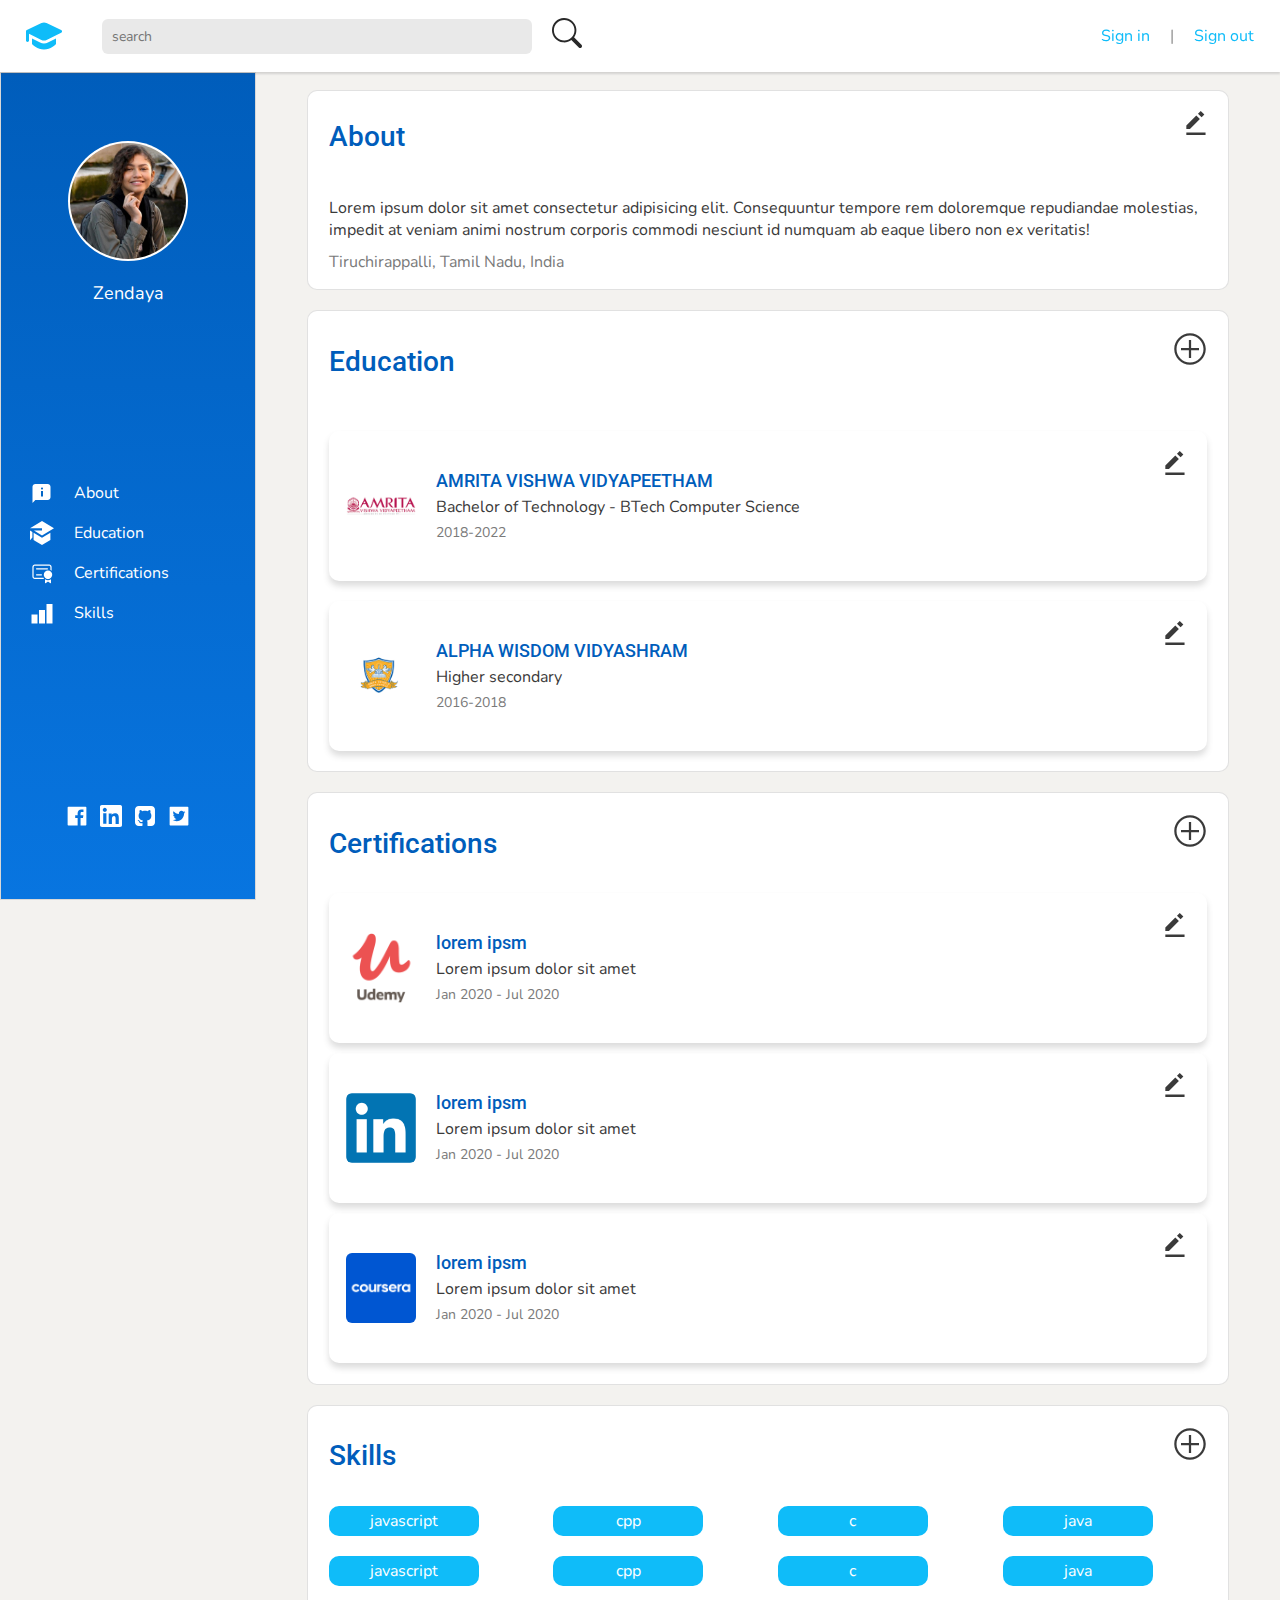
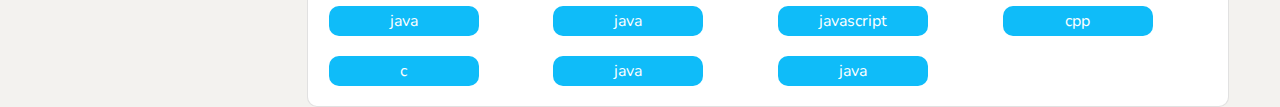
==== Design/html/dashboard.html @ 4d1a0b86 "UI design update -20-08-2021" ====
<!DOCTYPE html>
<html lang="en">
<head>
    <meta charset="UTF-8">
    <meta http-equiv="X-UA-Compatible" content="IE=edge">
    <meta name="viewport" content="width=device-width, initial-scale=1.0">
    <title>Dashboard</title>
    <link rel="stylesheet" href="../styles/style.css">
</head>
<body>
    <div class="navbar">
        <div class="inputWrap">
            <svg class="logo" width="48" height="36" viewBox="0 0 48 36" fill="none" xmlns="http://www.w3.org/2000/svg">
                <path d="M20.64 0.755644C21.6903 0.258094 22.8379 0 24 0C25.1622 0 26.3098 0.258094 27.36 0.755644L46.856 9.99164C47.1956 10.1524 47.4831 10.4055 47.6855 10.7221C47.8879 11.0387 47.997 11.4059 48.0003 11.7816C48.0037 12.1573 47.9011 12.5264 47.7044 12.8465C47.5077 13.1667 47.2247 13.4249 46.888 13.5916L27.488 23.2156C26.404 23.7535 25.2102 24.0334 24 24.0334C22.7899 24.0334 21.5961 23.7535 20.512 23.2156L4.00002 15.0236V23.9996C4.00002 24.5301 3.78931 25.0388 3.41423 25.4139C3.03916 25.7889 2.53045 25.9996 2.00002 25.9996C1.46959 25.9996 0.96088 25.7889 0.585807 25.4139C0.210734 25.0388 2.03059e-05 24.5301 2.03059e-05 23.9996V11.9996V11.8996C-0.0185743 11.5043 0.0800979 11.1122 0.283639 10.7727C0.48718 10.4333 0.786511 10.1615 1.14402 9.99164L20.64 0.751644V0.755644ZM8.00002 21.4756V27.9996C8.00008 28.2627 8.05204 28.5232 8.15294 28.7662C8.25384 29.0092 8.40169 29.2299 8.58802 29.4156L8.59602 29.4276L8.68802 29.5116L8.92802 29.7356C10.1816 30.8529 11.5368 31.8506 12.976 32.7156C15.648 34.3196 19.508 35.9996 24 35.9996C28.492 35.9996 32.352 34.3196 35.028 32.7156C36.4672 31.8506 37.8225 30.8529 39.076 29.7356L39.316 29.5116L39.38 29.4476L39.404 29.4236L39.408 29.4196L39.416 29.4156C39.6016 29.2296 39.7487 29.0087 39.8489 28.7658C39.9492 28.5228 40.0005 28.2625 40 27.9996V21.4716L29.264 26.7996C27.6279 27.6111 25.8263 28.0332 24 28.0332C22.1737 28.0332 20.3722 27.6111 18.736 26.7996L8.00002 21.4716V21.4756Z" fill="#0FBCF9"/>
            </svg>
                
            <input class="search" type="text" placeholder="search">
            <a href="./search.html">
                <svg class="searchIcon" width="36" height="36" viewBox="0 0 36 36"  xmlns="http://www.w3.org/2000/svg"> <g clip-path="url(#clip0)"> <path fill="#292929" d="M26.4195 23.2742C28.5982 20.3013 29.574 16.6153 29.1517 12.9538C28.7294 9.2923 26.9402 5.92524 24.142 3.52627C21.3438 1.1273 17.7429 -0.126666 14.0599 0.0152487C10.3768 0.157163 6.88316 1.68449 4.27784 4.29167C1.67253 6.89885 0.147704 10.3936 0.00842528 14.0768C-0.130854 17.7599 1.12569 21.3598 3.52666 24.1563C5.92763 26.9528 9.29597 28.7396 12.9578 29.1593C16.6196 29.579 20.3049 28.6005 23.2762 26.4197H23.274C23.3415 26.5097 23.4135 26.5952 23.4945 26.6785L32.157 35.341C32.5789 35.7632 33.1512 36.0005 33.7481 36.0007C34.3449 36.0009 34.9174 35.764 35.3396 35.3421C35.7618 34.9202 35.9991 34.3479 35.9993 33.751C35.9995 33.1542 35.7626 32.5817 35.3407 32.1595L26.6782 23.497C26.5978 23.4155 26.5113 23.3403 26.4195 23.272V23.2742ZM27 14.6252C27 16.2503 26.6799 17.8595 26.058 19.3609C25.4361 20.8623 24.5246 22.2265 23.3754 23.3757C22.2263 24.5248 20.8621 25.4363 19.3607 26.0582C17.8593 26.6801 16.2501 27.0002 14.625 27.0002C12.9999 27.0002 11.3907 26.6801 9.88928 26.0582C8.38788 25.4363 7.02367 24.5248 5.87454 23.3757C4.72542 22.2265 3.81388 20.8623 3.19198 19.3609C2.57008 17.8595 2.24999 16.2503 2.24999 14.6252C2.24999 11.3432 3.55378 8.19554 5.87455 5.87478C8.19531 3.55402 11.3429 2.25023 14.625 2.25023C17.907 2.25023 21.0547 3.55402 23.3754 5.87478C25.6962 8.19554 27 11.3432 27 14.6252V14.6252Z" fill="black"/> </g> <defs> <clipPath id="clip0"> <rect width="36" height="36" fill="white"/> </clipPath> </defs> </svg>
            </a>
        </div>
        <div class="sign_in_or_out">
            <a href="login.html" class="signIn">Sign in</a>
            |
            <a href="" class="signOut">Sign out</a>
        </div>
    </div>
    <div class="mainContainer">

        <div class="profileTab">
            <div class="detailsContainer">
                <div class="imgWrap">
                    <img class="dp" src="../media/avatars/zen.jpg"></img>
                </div>
                <div class="name">
                    Zendaya
                </div>
                
            </div>
            <div class="links">
                <a class="link" href="#About">
                    <div class="wrap">
                        <svg width="48" height="48" viewBox="0 0 48 48" fill="none" xmlns="http://www.w3.org/2000/svg"> <path d="M35.3158 38.2105H10.6842L5 43.8947V11.6842C5 8.55789 7.55789 6 10.6842 6H35.3158C38.4421 6 41 8.55789 41 11.6842V32.5263C41 35.6526 38.4421 38.2105 35.3158 38.2105Z" fill="white"/> <path d="M22 20H26V31H22V20Z" fill="#0266C7"/> <path d="M24 17C25.1046 17 26 16.1046 26 15C26 13.8954 25.1046 13 24 13C22.8954 13 22 13.8954 22 15C22 16.1046 22.8954 17 24 17Z" fill="#0266C7"/> </svg>
                        <p >About</p>
                    </div>
                </a>

                <a class="link" href="#Education">
                    <div class="wrap">
                        <svg width="36" height="36" viewBox="0 0 36 36" fill="none" xmlns="http://www.w3.org/2000/svg"> <path d="M5.994 14.4L18 21.6L36 10.8L18 0L0 10.8H18V14.4H5.994ZM0 14.4V28.8L3.6 24.804V16.56L0 14.4ZM18 36L9 30.6L5.4 28.44V17.64L18 25.2L30.6 17.64V28.44L18 36Z" fill="white"/> </svg>
                        <p >Education</p>
                    </div>
                </a>

                <a class="link" href="#Certifications">
                   <div class="wrap">
                        <svg width="40" height="40" viewBox="0 0 40 40" fill="none" xmlns="http://www.w3.org/2000/svg"> <path d="M8 6C6.93913 6 5.92172 6.42143 5.17157 7.17157C4.42143 7.92172 4 8.93913 4 10V26C4 27.0609 4.42143 28.0783 5.17157 28.8284C5.92172 29.5786 6.93913 30 8 30H23V28.658C22.8288 28.4461 22.6673 28.2265 22.516 28H8C7.46957 28 6.96086 27.7893 6.58579 27.4142C6.21071 27.0391 6 26.5304 6 26V10C6 9.46957 6.21071 8.96086 6.58579 8.58579C6.96086 8.21071 7.46957 8 8 8H32C32.5304 8 33.0391 8.21071 33.4142 8.58579C33.7893 8.96086 34 9.46957 34 10V14.936C34.728 15.296 35.4 15.756 36 16.292V10C36 8.93913 35.5786 7.92172 34.8284 7.17157C34.0783 6.42143 33.0609 6 32 6H8Z" fill="white"/> <path d="M37 23C37 24.8565 36.2625 26.637 34.9497 27.9497C33.637 29.2625 31.8565 30 30 30C28.1435 30 26.363 29.2625 25.0503 27.9497C23.7375 26.637 23 24.8565 23 23C23 21.1435 23.7375 19.363 25.0503 18.0503C26.363 16.7375 28.1435 16 30 16C31.8565 16 33.637 16.7375 34.9497 18.0503C36.2625 19.363 37 21.1435 37 23V23Z" fill="white"/> <path d="M30 31.9999C31.85 31.9999 33.57 31.4399 35 30.4839V35.9999C35 36.1856 34.9483 36.3676 34.8507 36.5256C34.753 36.6836 34.6133 36.8113 34.4472 36.8943C34.2811 36.9774 34.0952 37.0125 33.9102 36.9958C33.7252 36.9792 33.5486 36.9113 33.4 36.7999L30.6 34.6999C30.4269 34.5701 30.2164 34.4999 30 34.4999C29.7836 34.4999 29.5731 34.5701 29.4 34.6999L26.6 36.7999C26.4514 36.9113 26.2748 36.9792 26.0898 36.9958C25.9048 37.0125 25.7189 36.9774 25.5528 36.8943C25.3867 36.8113 25.247 36.6836 25.1493 36.5256C25.0517 36.3676 25 36.1856 25 35.9999V30.4839C26.4789 31.4749 28.2197 32.0027 30 31.9999Z" fill="white"/> <path d="M10 13C10 12.7348 10.1054 12.4804 10.2929 12.2929C10.4804 12.1054 10.7348 12 11 12H29C29.2652 12 29.5196 12.1054 29.7071 12.2929C29.8946 12.4804 30 12.7348 30 13C30 13.2652 29.8946 13.5196 29.7071 13.7071C29.5196 13.8946 29.2652 14 29 14H11C10.7348 14 10.4804 13.8946 10.2929 13.7071C10.1054 13.5196 10 13.2652 10 13Z" fill="white"/> <path d="M11 22C10.7348 22 10.4804 22.1054 10.2929 22.2929C10.1054 22.4804 10 22.7348 10 23C10 23.2652 10.1054 23.5196 10.2929 23.7071C10.4804 23.8946 10.7348 24 11 24H19C19.2652 24 19.5196 23.8946 19.7071 23.7071C19.8946 23.5196 20 23.2652 20 23C20 22.7348 19.8946 22.4804 19.7071 22.2929C19.5196 22.1054 19.2652 22 19 22H11Z" fill="white"/> </svg>
                        <p  >Certifications</p>
                   </div>
                </a>
                <a class="link" href="#Skills">
                    <div class="wrap">
                        <svg width="36" height="36" viewBox="0 0 36 36" fill="none" xmlns="http://www.w3.org/2000/svg"> <path d="M33.75 33.75H24.75V4.5H33.75V33.75Z" fill="white"/> <path d="M22.5 33.75H13.5V13.5H22.5V33.75Z" fill="white"/> <path d="M11.25 33.75H2.25V20.25H11.25V33.75Z" fill="white"/> </svg>
                        <p >Skills</p>
                    </div>
                </a>
            </div>
            <div class="socials">
                <svg width="36" height="36" viewBox="0 0 36 36" fill="none" xmlns="http://www.w3.org/2000/svg"> <path d="M30.9375 3.9375H5.0625C4.44023 3.9375 3.9375 4.44023 3.9375 5.0625V30.9375C3.9375 31.5598 4.44023 32.0625 5.0625 32.0625H30.9375C31.5598 32.0625 32.0625 31.5598 32.0625 30.9375V5.0625C32.0625 4.44023 31.5598 3.9375 30.9375 3.9375ZM27.6891 12.1465H25.4426C23.6813 12.1465 23.3402 12.9832 23.3402 14.2137V16.9242H27.5449L26.9965 21.1676H23.3402V32.0625H18.9563V21.1711H15.2895V16.9242H18.9563V13.7953C18.9563 10.1637 21.1746 8.18438 24.416 8.18438C25.9699 8.18438 27.3023 8.30039 27.6926 8.35313V12.1465H27.6891Z" fill="black"/> </svg>
                <svg width="36" height="36" viewBox="0 0 36 36" fill="none" xmlns="http://www.w3.org/2000/svg"> <path fill-rule="evenodd" clip-rule="evenodd" d="M1.5 4.257C1.5 3.5258 1.79047 2.82455 2.30751 2.30751C2.82454 1.79047 3.5258 1.5 4.257 1.5H31.74C32.1024 1.49941 32.4613 1.5703 32.7962 1.7086C33.1311 1.84691 33.4355 2.04992 33.6919 2.30601C33.9482 2.5621 34.1516 2.86624 34.2903 3.20102C34.4289 3.5358 34.5002 3.89464 34.5 4.257V31.74C34.5004 32.1024 34.4293 32.4614 34.2909 32.7963C34.1524 33.1313 33.9492 33.4356 33.693 33.692C33.4368 33.9483 33.1326 34.1516 32.7977 34.2903C32.4628 34.4289 32.1039 34.5002 31.7415 34.5H4.257C3.89482 34.5 3.53619 34.4286 3.2016 34.29C2.867 34.1513 2.56301 33.9481 2.30698 33.692C2.05095 33.4358 1.8479 33.1317 1.70943 32.797C1.57097 32.4624 1.4998 32.1037 1.5 31.7415V4.257ZM14.562 14.082H19.0305V16.326C19.6755 15.036 21.3255 13.875 23.805 13.875C28.5585 13.875 29.685 16.4445 29.685 21.159V29.892H24.8745V22.233C24.8745 19.548 24.2295 18.033 22.5915 18.033C20.319 18.033 19.374 19.6665 19.374 22.233V29.892H14.562V14.082ZM6.312 29.6865H11.124V13.875H6.312V29.685V29.6865ZM11.8125 8.718C11.8216 9.13001 11.7483 9.53968 11.5969 9.92298C11.4455 10.3063 11.219 10.6555 10.9308 10.9501C10.6427 11.2446 10.2985 11.4787 9.91868 11.6385C9.53882 11.7983 9.13086 11.8806 8.71875 11.8806C8.30664 11.8806 7.89868 11.7983 7.51882 11.6385C7.13895 11.4787 6.79483 11.2446 6.50665 10.9501C6.21847 10.6555 5.99204 10.3063 5.84064 9.92298C5.68924 9.53968 5.61593 9.13001 5.625 8.718C5.64281 7.90929 5.97658 7.13969 6.55483 6.57403C7.13308 6.00838 7.90984 5.69163 8.71875 5.69163C9.52766 5.69163 10.3044 6.00838 10.8827 6.57403C11.4609 7.13969 11.7947 7.90929 11.8125 8.718V8.718Z" fill="black"/> </svg>
                <svg width="36" height="36" viewBox="0 0 36 36" fill="none" xmlns="http://www.w3.org/2000/svg"> <path d="M31.32 4.6485C30.2205 3.549 28.8975 3 27.3495 3H8.619C7.071 3 5.748 3.549 4.6485 4.6485C3.549 5.748 3 7.071 3 8.619V27.3495C3 28.8975 3.549 30.2205 4.6485 31.32C5.748 32.4195 7.071 32.9685 8.619 32.9685H12.99C13.275 32.9685 13.4895 32.958 13.6335 32.9385C13.801 32.9049 13.9523 32.8156 14.0625 32.685C14.205 32.535 14.277 32.3175 14.277 32.0325L14.2665 30.705C14.2605 29.859 14.2575 29.19 14.2575 28.695L13.8075 28.773C13.5225 28.8255 13.1625 28.848 12.726 28.842C12.271 28.8336 11.8175 28.788 11.37 28.7055C10.8936 28.6175 10.4451 28.417 10.062 28.1205C9.66074 27.8169 9.36146 27.3984 9.204 26.9205L9.009 26.4705C8.84464 26.1155 8.63816 25.7816 8.394 25.476C8.115 25.1115 7.8315 24.8655 7.545 24.735L7.41 24.6375C7.31587 24.5701 7.23024 24.4915 7.155 24.4035C7.08314 24.3218 7.02398 24.2298 6.9795 24.1305C6.9405 24.039 6.9735 23.964 7.077 23.9055C7.182 23.8455 7.3695 23.817 7.644 23.817L8.034 23.877C8.2935 23.928 8.616 24.084 8.9985 24.3435C9.38559 24.6074 9.70894 24.9543 9.945 25.359C10.245 25.8915 10.605 26.298 11.028 26.5785C11.451 26.8575 11.877 26.9985 12.306 26.9985C12.735 26.9985 13.1055 26.9655 13.419 26.901C13.7222 26.8383 14.0168 26.7396 14.2965 26.607C14.4135 25.737 14.7315 25.065 15.252 24.597C14.5776 24.5309 13.9091 24.4135 13.2525 24.246C12.6117 24.07 11.9954 23.8145 11.418 23.4855C10.8139 23.1566 10.2803 22.7122 9.8475 22.1775C9.432 21.657 9.09 20.9745 8.823 20.13C8.5575 19.284 8.424 18.3075 8.424 17.202C8.424 15.6285 8.937 14.289 9.9645 13.182C9.4845 12 9.5295 10.6725 10.101 9.204C10.479 9.0855 11.0385 9.174 11.7795 9.4665C12.5205 9.759 13.0635 10.0095 13.4085 10.2165C13.7535 10.4265 14.0295 10.602 14.238 10.7445C15.4575 10.4051 16.7177 10.2345 17.9835 10.2375C19.272 10.2375 20.52 10.407 21.7305 10.7445L22.4715 10.2765C23.0415 9.93428 23.6427 9.64699 24.267 9.4185C24.957 9.1575 25.482 9.087 25.848 9.204C26.433 10.674 26.484 12 26.0025 13.1835C27.03 14.289 27.5445 15.6285 27.5445 17.2035C27.5445 18.309 27.411 19.2885 27.144 20.139C26.8785 20.991 26.5335 21.6735 26.1105 22.188C25.6701 22.7158 25.1343 23.156 24.531 23.4855C23.901 23.8365 23.289 24.09 22.6965 24.246C22.0399 24.4141 21.3715 24.5319 20.697 24.5985C21.372 25.1835 21.711 26.106 21.711 27.3675V32.0325C21.711 32.253 21.7425 32.4315 21.8085 32.568C21.8388 32.6338 21.8821 32.6928 21.9357 32.7415C21.9893 32.7902 22.0521 32.8276 22.1205 32.8515C22.2645 32.9025 22.3905 32.9355 22.5015 32.9475C22.6125 32.9625 22.7715 32.967 22.9785 32.967H27.3495C28.8975 32.967 30.2205 32.418 31.32 31.3185C32.418 30.2205 32.9685 28.896 32.9685 27.348V8.619C32.9685 7.071 32.418 5.748 31.3185 4.6485H31.32Z" fill="black"/> </svg>
                <svg width="36" height="36" viewBox="0 0 36 36" fill="none" xmlns="http://www.w3.org/2000/svg"> <path d="M30.9375 3.9375H5.0625C4.44023 3.9375 3.9375 4.44023 3.9375 5.0625V30.9375C3.9375 31.5598 4.44023 32.0625 5.0625 32.0625H30.9375C31.5598 32.0625 32.0625 31.5598 32.0625 30.9375V5.0625C32.0625 4.44023 31.5598 3.9375 30.9375 3.9375ZM25.5691 14.1223C25.5797 14.2875 25.5797 14.4598 25.5797 14.6285C25.5797 19.7895 21.6492 25.7344 14.4668 25.7344C12.252 25.7344 10.1988 25.091 8.46914 23.9836C8.78555 24.0188 9.08789 24.0328 9.41133 24.0328C11.2395 24.0328 12.9199 23.4141 14.2594 22.3664C12.5438 22.3313 11.1023 21.2063 10.6102 19.6594C11.2113 19.7473 11.7527 19.7473 12.3715 19.5891C11.4881 19.4096 10.6941 18.9298 10.1244 18.2313C9.55462 17.5327 9.24429 16.6585 9.24609 15.757V15.7078C9.76289 15.9996 10.3711 16.1789 11.0074 16.2035C10.4725 15.847 10.0338 15.364 9.73023 14.7974C9.42667 14.2307 9.26762 13.5979 9.26719 12.9551C9.26719 12.2273 9.45703 11.5629 9.79805 10.9863C10.7786 12.1934 12.0021 13.1806 13.3891 13.8838C14.7762 14.587 16.2957 14.9905 17.8488 15.068C17.2969 12.4137 19.2797 10.2656 21.6633 10.2656C22.7883 10.2656 23.8008 10.7367 24.5145 11.4961C25.3969 11.3309 26.2406 11.0004 26.993 10.5574C26.7012 11.4609 26.0895 12.2238 25.2773 12.7055C26.0648 12.6211 26.8242 12.4031 27.5273 12.0973C26.9965 12.8777 26.332 13.5703 25.5691 14.1223V14.1223Z" fill="black"/> </svg>

            </div>
        </div>
        <div class="userInformation">
            
            <div class="AboutDiv section" >
                <span id="About"></span>
                <svg  width="29" height="36" viewBox="0 0 29 36" fill="none" xmlns="http://www.w3.org/2000/svg">
                    <path d="M21.613 0L27.0162 5.40324L22.8971 9.52411L17.4939 4.12087L21.613 0ZM0 21.5914V26.9946H5.40324L20.3504 12.069L14.9472 6.6658L0 21.5914ZM0 32.3978H28.8173V36H0V32.3978Z" fill="black"/>
                </svg>
                <h2 class="AboutHeading">
                    About
                </h2>
                <div class="description">
                    Lorem ipsum dolor sit amet consectetur adipisicing elit. Consequuntur tempore rem doloremque repudiandae molestias, impedit at veniam animi nostrum corporis commodi nesciunt id numquam ab eaque libero non ex veritatis!
                </div>
                <div class="address">
                    Tiruchirappalli, Tamil Nadu, India
                </div>
            </div>
            <div class="universityInformation section" >
                <span id="Education"></span>
                <h2>Education</h2>
                <svg class="addnew" width="36" height="36" viewBox="0 0 36 36" fill="none" xmlns="http://www.w3.org/2000/svg">
                    <path d="M18 4.5C25.425 4.5 31.5 10.575 31.5 18C31.5 25.425 25.425 31.5 18 31.5C10.575 31.5 4.5 25.425 4.5 18C4.5 10.575 10.575 4.5 18 4.5ZM18 2.25C9.3375 2.25 2.25 9.3375 2.25 18C2.25 26.6625 9.3375 33.75 18 33.75C26.6625 33.75 33.75 26.6625 33.75 18C33.75 9.3375 26.6625 2.25 18 2.25Z" fill="black"/>
                    <path d="M27 16.875H19.125V9H16.875V16.875H9V19.125H16.875V27H19.125V19.125H27V16.875Z" fill="black"/>
                </svg>
               <div class="wrap">
                <svg width="29" height="36" viewBox="0 0 29 36" fill="none" xmlns="http://www.w3.org/2000/svg">
                    <path d="M21.613 0L27.0162 5.40324L22.8971 9.52411L17.4939 4.12087L21.613 0ZM0 21.5914V26.9946H5.40324L20.3504 12.069L14.9472 6.6658L0 21.5914ZM0 32.3978H28.8173V36H0V32.3978Z" fill="black"/>
                </svg>
                <img src="../media/education/amrita.jpg" alt="">
                <div class="detailsWrap">
                    
                    <div class="Head">
                        AMRITA VISHWA VIDYAPEETHAM
                    </div>
                    <div class="Descp">
                        Bachelor of Technology - BTech Computer Science
                    </div>
                    <div class="Date">
                        2018-2022
                    </div>
                </div>
               </div>
               <div class="wrap">
                <svg width="29" height="36" viewBox="0 0 29 36" fill="none" xmlns="http://www.w3.org/2000/svg">
                    <path d="M21.613 0L27.0162 5.40324L22.8971 9.52411L17.4939 4.12087L21.613 0ZM0 21.5914V26.9946H5.40324L20.3504 12.069L14.9472 6.6658L0 21.5914ZM0 32.3978H28.8173V36H0V32.3978Z" fill="black"/>
                </svg>
                <img src="../media/education/alpha.png" alt="">
                <div class="detailsWrap">
                    <div class="Head">
                        ALPHA WISDOM VIDYASHRAM
                    </div>
                    <div class="Descp">
                        Higher secondary
                    </div>
                    <div class="Date">
                        2016-2018
                    </div>
                </div>
               </div>
            </div>
            <div class="certifications section" >
                <span id="Certifications"></span>
                <h2>
                    Certifications
                </h2>
                <svg class="addnew" width="36" height="36" viewBox="0 0 36 36" fill="none" xmlns="http://www.w3.org/2000/svg">
                    <path d="M18 4.5C25.425 4.5 31.5 10.575 31.5 18C31.5 25.425 25.425 31.5 18 31.5C10.575 31.5 4.5 25.425 4.5 18C4.5 10.575 10.575 4.5 18 4.5ZM18 2.25C9.3375 2.25 2.25 9.3375 2.25 18C2.25 26.6625 9.3375 33.75 18 33.75C26.6625 33.75 33.75 26.6625 33.75 18C33.75 9.3375 26.6625 2.25 18 2.25Z" fill="black"/>
                    <path d="M27 16.875H19.125V9H16.875V16.875H9V19.125H16.875V27H19.125V19.125H27V16.875Z" fill="black"/>
                </svg>
                <div class="certicationsWrap">
                    <div class="certificate">
                        <svg  width="29" height="36" viewBox="0 0 29 36" fill="none" xmlns="http://www.w3.org/2000/svg">
                            <path d="M21.613 0L27.0162 5.40324L22.8971 9.52411L17.4939 4.12087L21.613 0ZM0 21.5914V26.9946H5.40324L20.3504 12.069L14.9472 6.6658L0 21.5914ZM0 32.3978H28.8173V36H0V32.3978Z" fill="black"/>
                        </svg>
                        <img src="../media/certifications/udemy.png" alt="" class="src">
                        <div class="detailsWrap">
                            <div class="Head">
                                lorem ipsm
                            </div>
                            <div class="Descp">
                                Lorem ipsum dolor sit amet
                            </div>
                            <div class="Date">
                                Jan 2020 - Jul 2020
                            </div>
                        </div>
                    </div>
                    <div class="certificate">
                        <svg width="29" height="36" viewBox="0 0 29 36" fill="none" xmlns="http://www.w3.org/2000/svg">
                            <path d="M21.613 0L27.0162 5.40324L22.8971 9.52411L17.4939 4.12087L21.613 0ZM0 21.5914V26.9946H5.40324L20.3504 12.069L14.9472 6.6658L0 21.5914ZM0 32.3978H28.8173V36H0V32.3978Z" fill="black"/>
                        </svg>
                        <img src="../media/certifications/linkedin.png" alt="" class="src">
                        <div class="detailsWrap">
                            <div class="Head">
                                lorem ipsm
                            </div>
                            <div class="Descp">
                                Lorem ipsum dolor sit amet
                            </div>
                            <div class="Date">
                                Jan 2020 - Jul 2020
                            </div>
                        </div>
                    </div>
                    <div class="certificate">
                        <svg   width="29" height="36" viewBox="0 0 29 36" fill="none" xmlns="http://www.w3.org/2000/svg">
                            <path d="M21.613 0L27.0162 5.40324L22.8971 9.52411L17.4939 4.12087L21.613 0ZM0 21.5914V26.9946H5.40324L20.3504 12.069L14.9472 6.6658L0 21.5914ZM0 32.3978H28.8173V36H0V32.3978Z" fill="black"/>
                        </svg>
                        <img src="../media/certifications/coursera.png" alt="" class="src">
                        <div class="detailsWrap">
                            <div class="Head">
                                lorem ipsm
                            </div>
                            <div class="Descp">
                                Lorem ipsum dolor sit amet
                            </div>
                            <div class="Date">
                                Jan 2020 - Jul 2020
                            </div>
                        </div>
                    </div>
                    
                </div>
            </div>
            <div class="skills section">
                <span id="Skills"></span>
                <h2>
                    Skills
                </h2>
                <svg class="addnew"  width="36" height="36" viewBox="0 0 36 36" fill="none" xmlns="http://www.w3.org/2000/svg">
                    <path d="M18 4.5C25.425 4.5 31.5 10.575 31.5 18C31.5 25.425 25.425 31.5 18 31.5C10.575 31.5 4.5 25.425 4.5 18C4.5 10.575 10.575 4.5 18 4.5ZM18 2.25C9.3375 2.25 2.25 9.3375 2.25 18C2.25 26.6625 9.3375 33.75 18 33.75C26.6625 33.75 33.75 26.6625 33.75 18C33.75 9.3375 26.6625 2.25 18 2.25Z" fill="black"/>
                    <path d="M27 16.875H19.125V9H16.875V16.875H9V19.125H16.875V27H19.125V19.125H27V16.875Z" fill="black"/>
                </svg>
                <div class="skillList">
                    <div class="skill">
                        javascript
                    </div>
                    <div class="skill">
                        cpp
                    </div>
                    <div class="skill">
                        c
                    </div>
                    <div class="skill">
                        java
                    </div>
                    <div class="skill">
                        javascript
                    </div>
                    <div class="skill">
                        cpp
                    </div>
                    <div class="skill">
                        c
                    </div>
                    <div class="skill">
                        java
                    </div>
                    <div class="skill">
                        java
                    </div>
                    <div class="skill">
                        java
                    </div>
                    <div class="skill">
                        javascript
                    </div>
                    <div class="skill">
                        cpp
                    </div>
                    <div class="skill">
                        c
                    </div>
                    <div class="skill">
                        java
                    </div>
                    <div class="skill">
                        java
                    </div>
                </div>
            </div>
        </div>
    </div>
</body>
</html>
---- Design/styles/style.css ----
@import url("https://fonts.googleapis.com/css2?family=Roboto&display=swap");
@import url("https://fonts.googleapis.com/css2?family=Nunito:wght@500&display=swap");
* {
  margin: 0;
  padding: 0;
  -webkit-box-sizing: border-box;
          box-sizing: border-box;
  font-family: 'Nunito', sans-serif;
  color: #3a3a3a;
  scroll-behavior: smooth;
}

body {
  width: 100%;
  height: 100vh;
  background: #f3f2ef;
}

body .navbar {
  width: 100%;
  min-height: 8vh;
  display: -webkit-box;
  display: -ms-flexbox;
  display: flex;
  -webkit-box-pack: center;
      -ms-flex-pack: center;
          justify-content: center;
  -webkit-box-align: center;
      -ms-flex-align: center;
          align-items: center;
  text-align: center;
  -webkit-box-pack: justify;
      -ms-flex-pack: justify;
          justify-content: space-between;
  padding: 0 2% 0 2%;
  background: white;
  position: fixed;
  z-index: 1;
  -webkit-box-shadow: 0 2px 2px rgba(83, 83, 83, 0.2);
          box-shadow: 0 2px 2px rgba(83, 83, 83, 0.2);
}

body .navbar .inputWrap {
  width: 70%;
  height: 50px;
  display: -webkit-box;
  display: -ms-flexbox;
  display: flex;
  -webkit-box-pack: center;
      -ms-flex-pack: center;
          justify-content: center;
  -webkit-box-align: center;
      -ms-flex-align: center;
          align-items: center;
  text-align: center;
  -webkit-box-pack: start;
      -ms-flex-pack: start;
          justify-content: flex-start;
  gap: 20px;
}

body .navbar .inputWrap .logo {
  width: 36px;
  height: 36px;
  margin-right: 20px;
}

body .navbar .inputWrap .search {
  width: 50%;
  height: 35px;
  font-size: 14px;
  color: #3a3a3a;
  background: #e9e9e9;
  border: none;
  outline: none;
  padding-left: 10px;
  border-radius: 6px;
}

body .navbar .inputWrap svg {
  width: 30px;
  cursor: pointer;
}

body .navbar .sign_in_or_out {
  display: -webkit-box;
  display: -ms-flexbox;
  display: flex;
  -webkit-box-pack: center;
      -ms-flex-pack: center;
          justify-content: center;
  -webkit-box-align: center;
      -ms-flex-align: center;
          align-items: center;
  text-align: center;
  gap: 20px;
  color: #949494;
}

body .navbar .sign_in_or_out a {
  text-decoration: none;
  cursor: pointer;
  color: #0fbcf9;
}

body .navbar .sign_in_or_out a:hover {
  color: #005dbb;
}

body .mainContainer {
  width: 100%;
  height: 100%;
  min-height: 90vh;
  display: -webkit-box;
  display: -ms-flexbox;
  display: flex;
  -webkit-box-pack: center;
      -ms-flex-pack: center;
          justify-content: center;
  -webkit-box-align: center;
      -ms-flex-align: center;
          align-items: center;
  text-align: center;
}

body .mainContainer .profileTab {
  width: 20%;
  height: 92vh;
  background: -webkit-gradient(linear, left top, left bottom, from(#005dbb), to(#0875e0));
  background: linear-gradient(#005dbb, #0875e0);
  display: -webkit-box;
  display: -ms-flexbox;
  display: flex;
  -webkit-box-pack: center;
      -ms-flex-pack: center;
          justify-content: center;
  -webkit-box-align: center;
      -ms-flex-align: center;
          align-items: center;
  text-align: center;
  -webkit-box-orient: vertical;
  -webkit-box-direction: normal;
      -ms-flex-direction: column;
          flex-direction: column;
  border: 1px solid #d8d8d8;
  -webkit-box-pack: justify;
      -ms-flex-pack: justify;
          justify-content: space-between;
  position: fixed;
  left: 0;
  bottom: 0;
}

body .mainContainer .profileTab .detailsContainer {
  width: 100%;
  height: 300px;
  display: -webkit-box;
  display: -ms-flexbox;
  display: flex;
  -webkit-box-pack: center;
      -ms-flex-pack: center;
          justify-content: center;
  -webkit-box-align: center;
      -ms-flex-align: center;
          align-items: center;
  text-align: center;
  -webkit-box-orient: vertical;
  -webkit-box-direction: normal;
      -ms-flex-direction: column;
          flex-direction: column;
  gap: 20px;
}

body .mainContainer .profileTab .detailsContainer .imgWrap {
  width: 120px;
  height: 120px;
  border-radius: 50%;
  padding: 2px;
  background: white;
}

body .mainContainer .profileTab .detailsContainer .imgWrap .dp {
  width: 100%;
  height: 100%;
  background: white;
  border-radius: 50%;
  -o-object-fit: cover;
     object-fit: cover;
}

body .mainContainer .profileTab .detailsContainer .name {
  font-size: 18px;
  color: white;
}

body .mainContainer .profileTab .links {
  width: 100%;
  display: -webkit-box;
  display: -ms-flexbox;
  display: flex;
  -webkit-box-pack: center;
      -ms-flex-pack: center;
          justify-content: center;
  -webkit-box-align: center;
      -ms-flex-align: center;
          align-items: center;
  text-align: center;
  -webkit-box-orient: vertical;
  -webkit-box-direction: normal;
      -ms-flex-direction: column;
          flex-direction: column;
  -webkit-box-align: start;
      -ms-flex-align: start;
          align-items: flex-start;
}

body .mainContainer .profileTab .links .link {
  width: 100%;
  min-height: 40px;
  display: -webkit-box;
  display: -ms-flexbox;
  display: flex;
  -webkit-box-pack: center;
      -ms-flex-pack: center;
          justify-content: center;
  -webkit-box-align: center;
      -ms-flex-align: center;
          align-items: center;
  text-align: center;
  cursor: pointer;
  text-decoration: none;
}

body .mainContainer .profileTab .links .link .wrap {
  width: 100%;
  min-height: 40px;
  display: -webkit-box;
  display: -ms-flexbox;
  display: flex;
  -webkit-box-pack: center;
      -ms-flex-pack: center;
          justify-content: center;
  -webkit-box-align: center;
      -ms-flex-align: center;
          align-items: center;
  text-align: center;
  gap: 20px;
}

body .mainContainer .profileTab .links .link .wrap svg {
  width: 24px;
  height: 24px;
}

body .mainContainer .profileTab .links .link .wrap p {
  text-align: left;
  width: 60%;
  color: white;
}

body .mainContainer .profileTab .links .link:hover {
  background: #005dbb;
}

body .mainContainer .profileTab .socials {
  width: 100%;
  height: 20%;
  display: -webkit-box;
  display: -ms-flexbox;
  display: flex;
  -webkit-box-pack: center;
      -ms-flex-pack: center;
          justify-content: center;
  -webkit-box-align: center;
      -ms-flex-align: center;
          align-items: center;
  text-align: center;
  gap: 10px;
}

body .mainContainer .profileTab .socials svg {
  width: 24px;
  cursor: pointer;
}

body .mainContainer .profileTab .socials svg path {
  fill: white;
}

body .mainContainer .profileTab .socials svg:hover path {
  fill: #b8b8b8;
}

body .mainContainer .userInformation {
  margin-left: 20%;
  width: 100%;
  height: 100%;
  min-height: 90vh;
  display: -webkit-box;
  display: -ms-flexbox;
  display: flex;
  -webkit-box-pack: center;
      -ms-flex-pack: center;
          justify-content: center;
  -webkit-box-align: center;
      -ms-flex-align: center;
          align-items: center;
  text-align: center;
  -webkit-box-orient: vertical;
  -webkit-box-direction: normal;
      -ms-flex-direction: column;
          flex-direction: column;
  -webkit-box-pack: start;
      -ms-flex-pack: start;
          justify-content: flex-start;
  gap: 20px;
  padding-top: 10vh;
}

body .mainContainer .userInformation .detailsWrap {
  width: 70%;
  height: 100%;
  display: -webkit-box;
  display: -ms-flexbox;
  display: flex;
  -webkit-box-pack: center;
      -ms-flex-pack: center;
          justify-content: center;
  -webkit-box-align: center;
      -ms-flex-align: center;
          align-items: center;
  text-align: center;
  -webkit-box-orient: vertical;
  -webkit-box-direction: normal;
      -ms-flex-direction: column;
          flex-direction: column;
  -webkit-box-align: start;
      -ms-flex-align: start;
          align-items: flex-start;
  gap: 5px;
}

body .mainContainer .userInformation .detailsWrap .Head {
  font-size: 18px;
  font-family: -apple-system, BlinkMacSystemFont, 'Segoe UI', Roboto, Oxygen, Ubuntu, Cantarell, 'Open Sans', 'Helvetica Neue', sans-serif;
  font-weight: 500;
  color: #005dbb;
}

body .mainContainer .userInformation .detailsWrap .Descp {
  font-size: 16px;
  color: #3a3a3a;
}

body .mainContainer .userInformation .detailsWrap .Date {
  font-size: 14px;
  color: #7a7a7a;
}

body .mainContainer .userInformation .section {
  width: 90%;
  display: -webkit-box;
  display: -ms-flexbox;
  display: flex;
  -webkit-box-pack: center;
      -ms-flex-pack: center;
          justify-content: center;
  -webkit-box-align: center;
      -ms-flex-align: center;
          align-items: center;
  text-align: center;
  -webkit-box-orient: vertical;
  -webkit-box-direction: normal;
      -ms-flex-direction: column;
          flex-direction: column;
  -webkit-box-align: start;
      -ms-flex-align: start;
          align-items: flex-start;
  padding: 0 2% 2% 2%;
  background: white;
  border-radius: 10px;
  border: 1px solid #a7a7a756;
  position: relative;
}

body .mainContainer .userInformation .section span {
  position: absolute;
  top: -200px;
}

body .mainContainer .userInformation .section svg {
  max-height: 24px;
  max-width: 24px;
  position: absolute;
  right: 20px;
  top: 20px;
  cursor: pointer;
}

body .mainContainer .userInformation .section svg path {
  fill: #3a3a3a;
}

body .mainContainer .userInformation .section svg:hover path {
  fill: #7a7a7a;
}

body .mainContainer .userInformation .section .addnew {
  min-width: 36px;
  min-height: 36px;
}

body .mainContainer .userInformation .section h2 {
  width: -webkit-fit-content;
  width: -moz-fit-content;
  width: fit-content;
  font-size: 28px;
  font-family: -apple-system, BlinkMacSystemFont, 'Segoe UI', Roboto, Oxygen, Ubuntu, Cantarell, 'Open Sans', 'Helvetica Neue', sans-serif;
  font-weight: 500;
  color: #005dbb;
  min-height: 100px;
  display: -webkit-box;
  display: -ms-flexbox;
  display: flex;
  -webkit-box-pack: center;
      -ms-flex-pack: center;
          justify-content: center;
  -webkit-box-align: center;
      -ms-flex-align: center;
          align-items: center;
  text-align: center;
  -webkit-box-orient: vertical;
  -webkit-box-direction: normal;
      -ms-flex-direction: column;
          flex-direction: column;
}

body .mainContainer .userInformation .AboutDiv {
  min-height: 200px;
  border-radius: 10px;
  height: -webkit-fit-content;
  height: -moz-fit-content;
  height: fit-content;
  gap: 10px;
  position: relative;
}

body .mainContainer .userInformation .AboutDiv .description {
  text-align: left;
}

body .mainContainer .userInformation .AboutDiv .address {
  font-size: 16px;
  color: #7a7a7a;
}

body .mainContainer .userInformation .universityInformation {
  -webkit-box-pack: start;
      -ms-flex-pack: start;
          justify-content: flex-start;
  gap: 20px;
}

body .mainContainer .userInformation .universityInformation .wrap {
  width: 100%;
  min-height: 150px;
  display: -webkit-box;
  display: -ms-flexbox;
  display: flex;
  -webkit-box-pack: center;
      -ms-flex-pack: center;
          justify-content: center;
  -webkit-box-align: center;
      -ms-flex-align: center;
          align-items: center;
  text-align: center;
  -webkit-box-pack: start;
      -ms-flex-pack: start;
          justify-content: flex-start;
  -webkit-box-shadow: 0 5px 6px rgba(83, 83, 83, 0.2);
          box-shadow: 0 5px 6px rgba(83, 83, 83, 0.2);
  padding: 0 2% 0 2%;
  border-radius: 10px;
  gap: 20px;
  position: relative;
}

body .mainContainer .userInformation .universityInformation .wrap img {
  width: 70px;
  height: 70px;
  border-radius: 6px;
  -o-object-fit: contain;
     object-fit: contain;
}

body .mainContainer .userInformation .certifications .certicationsWrap {
  width: 100%;
  display: -webkit-box;
  display: -ms-flexbox;
  display: flex;
  -webkit-box-pack: center;
      -ms-flex-pack: center;
          justify-content: center;
  -webkit-box-align: center;
      -ms-flex-align: center;
          align-items: center;
  text-align: center;
  -webkit-box-orient: vertical;
  -webkit-box-direction: normal;
      -ms-flex-direction: column;
          flex-direction: column;
  -webkit-box-pack: start;
      -ms-flex-pack: start;
          justify-content: flex-start;
  gap: 10px;
}

body .mainContainer .userInformation .certifications .certicationsWrap .certificate {
  width: 100%;
  min-height: 150px;
  display: -webkit-box;
  display: -ms-flexbox;
  display: flex;
  -webkit-box-pack: center;
      -ms-flex-pack: center;
          justify-content: center;
  -webkit-box-align: center;
      -ms-flex-align: center;
          align-items: center;
  text-align: center;
  -webkit-box-pack: start;
      -ms-flex-pack: start;
          justify-content: flex-start;
  gap: 20px;
  -webkit-box-shadow: 0 5px 6px rgba(83, 83, 83, 0.2);
          box-shadow: 0 5px 6px rgba(83, 83, 83, 0.2);
  padding: 0 2% 0 2%;
  border-radius: 10px;
  position: relative;
}

body .mainContainer .userInformation .certifications .certicationsWrap .certificate img {
  width: 70px;
  height: 70px;
  -o-object-fit: cover;
     object-fit: cover;
  border-radius: 6px;
}

body .mainContainer .userInformation .certifications .certicationsWrap .certificate .detailsWrap {
  width: 70%;
  height: 100%;
  display: -webkit-box;
  display: -ms-flexbox;
  display: flex;
  -webkit-box-pack: center;
      -ms-flex-pack: center;
          justify-content: center;
  -webkit-box-align: center;
      -ms-flex-align: center;
          align-items: center;
  text-align: center;
  -webkit-box-orient: vertical;
  -webkit-box-direction: normal;
      -ms-flex-direction: column;
          flex-direction: column;
  -webkit-box-align: start;
      -ms-flex-align: start;
          align-items: flex-start;
  gap: 5px;
}

body .mainContainer .userInformation .certifications .certicationsWrap .certificate .detailsWrap .certHead {
  font-size: 18px;
  font-family: -apple-system, BlinkMacSystemFont, 'Segoe UI', Roboto, Oxygen, Ubuntu, Cantarell, 'Open Sans', 'Helvetica Neue', sans-serif;
  font-weight: 500;
  color: #005dbb;
}

body .mainContainer .userInformation .certifications .certicationsWrap .certificate .detailsWrap .certDescp {
  font-size: 16px;
  color: #3a3a3a;
}

body .mainContainer .userInformation .certifications .certicationsWrap .certificate .detailsWrap .certDate {
  font-size: 14px;
  color: #7a7a7a;
}

body .mainContainer .userInformation .skills .skillList {
  width: 100%;
  display: -ms-grid;
  display: grid;
  -ms-grid-columns: auto auto auto auto;
      grid-template-columns: auto auto auto auto;
  gap: 20px;
}

body .mainContainer .userInformation .skills .skillList .skill {
  width: -webkit-fit-content;
  width: -moz-fit-content;
  width: fit-content;
  min-width: 150px;
  display: -webkit-box;
  display: -ms-flexbox;
  display: flex;
  -webkit-box-pack: center;
      -ms-flex-pack: center;
          justify-content: center;
  -webkit-box-align: center;
      -ms-flex-align: center;
          align-items: center;
  text-align: center;
  height: 30px;
  background: #0fbcf9;
  border-radius: 10px;
  color: white;
}
/*# sourceMappingURL=style.css.map */
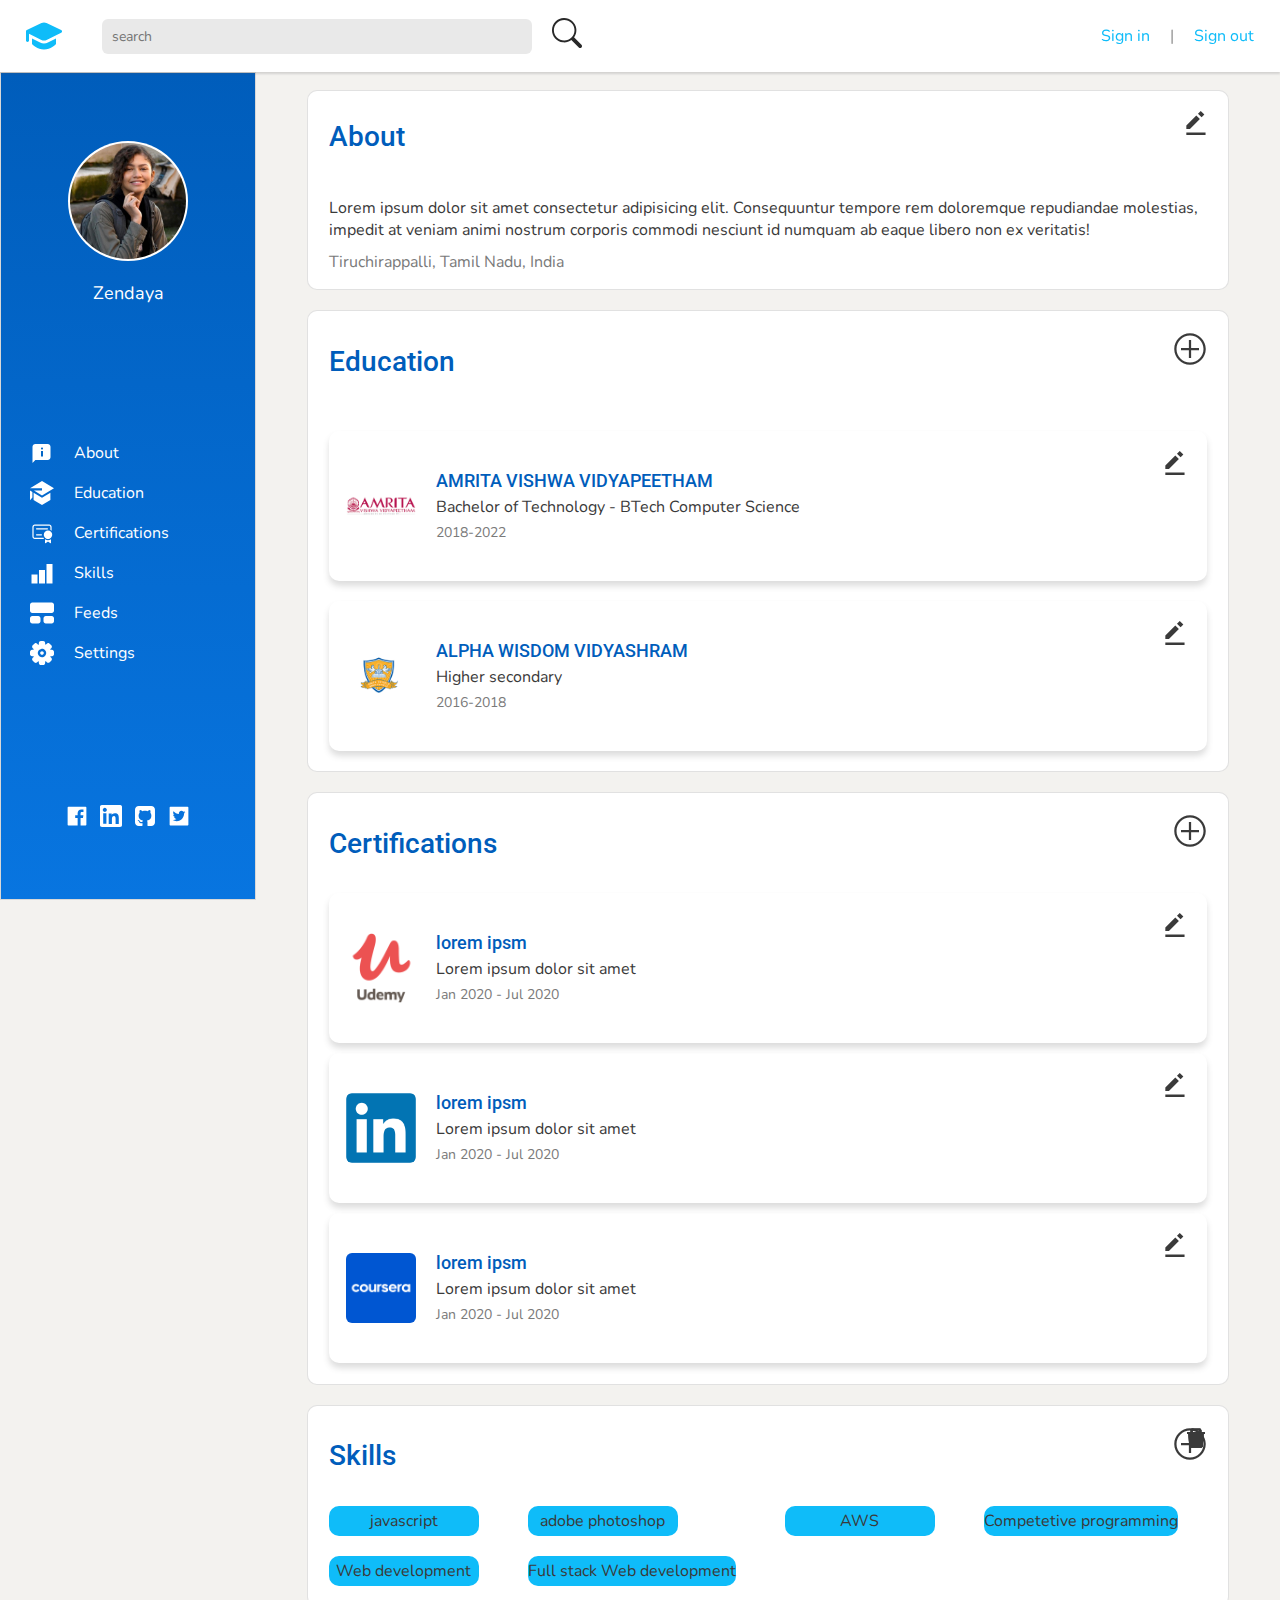
==== commit 7c629c26: "feeds and settings page added" ====
--- a/Design/html/dashboard.html
+++ b/Design/html/dashboard.html
@@ -64,6 +64,21 @@
                         <p >Skills</p>
                     </div>
                 </a>
+                <a class="link" href="feeds.html">
+                    <div class="wrap">
+                        <svg width="16" height="14" viewBox="0 0 16 14" fill="none" xmlns="http://www.w3.org/2000/svg"> <path d="M1.5 0C1.10218 0 0.720644 0.158035 0.43934 0.43934C0.158035 0.720644 0 1.10218 0 1.5V5.5C0 5.89782 0.158035 6.27936 0.43934 6.56066C0.720644 6.84196 1.10218 7 1.5 7H14.5C14.8978 7 15.2794 6.84196 15.5607 6.56066C15.842 6.27936 16 5.89782 16 5.5V1.5C16 1.10218 15.842 0.720644 15.5607 0.43934C15.2794 0.158035 14.8978 0 14.5 0H1.5ZM1.5 9C1.10218 9 0.720644 9.15804 0.43934 9.43934C0.158035 9.72064 0 10.1022 0 10.5V12.5C0 12.8978 0.158035 13.2794 0.43934 13.5607C0.720644 13.842 1.10218 14 1.5 14H5.5C5.89782 14 6.27936 13.842 6.56066 13.5607C6.84196 13.2794 7 12.8978 7 12.5V10.5C7 10.1022 6.84196 9.72064 6.56066 9.43934C6.27936 9.15804 5.89782 9 5.5 9H1.5ZM10.5 9C10.1022 9 9.72064 9.15804 9.43934 9.43934C9.15804 9.72064 9 10.1022 9 10.5V12.5C9 12.8978 9.15804 13.2794 9.43934 13.5607C9.72064 13.842 10.1022 14 10.5 14H14.5C14.8978 14 15.2794 13.842 15.5607 13.5607C15.842 13.2794 16 12.8978 16 12.5V10.5C16 10.1022 15.842 9.72064 15.5607 9.43934C15.2794 9.15804 14.8978 9 14.5 9H10.5Z" fill="white"/> </svg>
+                        <p >Feeds</p>
+                    </div>
+                </a>
+
+                <a class="link" href="profile-settings.html">
+                    <div class="wrap">
+                        <svg width="20" height="20" viewBox="0 0 20 20" fill="none" xmlns="http://www.w3.org/2000/svg"> <path d="M10 11.5C10.8284 11.5 11.5 10.8284 11.5 10C11.5 9.17157 10.8284 8.5 10 8.5C9.17157 8.5 8.5 9.17157 8.5 10C8.5 10.8284 9.17157 11.5 10 11.5Z" fill="white"/> <path d="M18.32 7.37H17.23C17.09 7.37 16.99 7.26 16.93 7.11C16.8943 7.05491 16.8753 6.99066 16.8753 6.925C16.8753 6.85934 16.8943 6.79509 16.93 6.74L17.74 6C17.8987 5.8473 18.0249 5.66401 18.1108 5.4612C18.1968 5.25839 18.2407 5.04027 18.24 4.82C18.2398 4.59839 18.1955 4.37905 18.1096 4.17474C18.0238 3.97043 17.8981 3.78526 17.74 3.63L16.4 2.26C16.2448 2.10368 16.0602 1.97962 15.8568 1.89497C15.6534 1.81031 15.4353 1.76672 15.215 1.76672C14.9947 1.76672 14.7766 1.81031 14.5732 1.89497C14.3698 1.97962 14.1852 2.10368 14.03 2.26L13.26 3C13.1988 3.0392 13.1277 3.06004 13.055 3.06004C12.9823 3.06004 12.9112 3.0392 12.85 3C12.7896 2.97748 12.7369 2.93827 12.6979 2.88692C12.659 2.83558 12.6354 2.77422 12.63 2.71V1.68C12.6302 1.24297 12.4601 0.823057 12.1557 0.509395C11.8514 0.195732 11.4368 0.0130069 11 2.59345e-10H9.06C8.61351 -7.81621e-06 8.18516 0.176672 7.86851 0.491449C7.55186 0.806226 7.37264 1.23352 7.37 1.68V2.77C7.37 2.91 7.26 3.01 7.11 3.07C7.05491 3.10573 6.99066 3.12474 6.925 3.12474C6.85934 3.12474 6.79509 3.10573 6.74 3.07L6 2.26C5.68328 1.94517 5.25653 1.76586 4.81 1.76C4.58991 1.76043 4.37212 1.80489 4.16947 1.89076C3.96682 1.97663 3.7834 2.10217 3.63 2.26L2.26 3.6C2.09911 3.75571 1.97118 3.94219 1.88381 4.14834C1.79644 4.35449 1.75142 4.5761 1.75142 4.8C1.75142 5.0239 1.79644 5.24551 1.88381 5.45166C1.97118 5.65781 2.09911 5.84429 2.26 6L3 6.74C3.0392 6.80119 3.06004 6.87233 3.06004 6.945C3.06004 7.01767 3.0392 7.08881 3 7.15C2.97748 7.21038 2.93827 7.26313 2.88692 7.30208C2.83558 7.34103 2.77422 7.36458 2.71 7.37H1.68C1.23444 7.37 0.807122 7.547 0.492061 7.86206C0.177 8.17712 2.59346e-10 8.60444 2.59345e-10 9.05V10.94C-7.81621e-06 11.3865 0.176672 11.8148 0.491449 12.1315C0.806226 12.4481 1.23352 12.6274 1.68 12.63H2.77C2.91 12.63 3.01 12.74 3.07 12.89C3.10573 12.9451 3.12474 13.0093 3.12474 13.075C3.12474 13.1407 3.10573 13.2049 3.07 13.26L2.26 14C1.94517 14.3167 1.76586 14.7435 1.76 15.19C1.75966 15.4117 1.80372 15.6312 1.8896 15.8356C1.97547 16.04 2.10142 16.2251 2.26 16.38L3.6 17.74C3.75522 17.8963 3.93984 18.0204 4.14322 18.105C4.34659 18.1897 4.56471 18.2333 4.785 18.2333C5.00529 18.2333 5.22341 18.1897 5.42678 18.105C5.63016 18.0204 5.81478 17.8963 5.97 17.74L6.74 17C6.80119 16.9608 6.87233 16.94 6.945 16.94C7.01767 16.94 7.08881 16.9608 7.15 17C7.21038 17.0225 7.26313 17.0617 7.30208 17.1131C7.34103 17.1644 7.36458 17.2258 7.37 17.29V18.38C7.38555 18.8151 7.56939 19.2271 7.88278 19.5293C8.19617 19.8315 8.61464 20.0003 9.05 20H10.94C11.3865 20 11.8148 19.8233 12.1315 19.5086C12.4481 19.1938 12.6274 18.7665 12.63 18.32V17.23C12.63 17.09 12.74 16.99 12.89 16.93C12.9451 16.8943 13.0093 16.8753 13.075 16.8753C13.1407 16.8753 13.2049 16.8943 13.26 16.93L14.02 17.7C14.3367 18.0148 14.7635 18.1941 15.21 18.2C15.4301 18.1996 15.6479 18.1551 15.8505 18.0692C16.0532 17.9834 16.2366 17.8578 16.39 17.7L17.73 16.36C17.8863 16.2048 18.0104 16.0202 18.095 15.8168C18.1797 15.6134 18.2233 15.3953 18.2233 15.175C18.2233 14.9547 18.1797 14.7366 18.095 14.5332C18.0104 14.3298 17.8863 14.1452 17.73 13.99L17 13.26C16.9643 13.2049 16.9453 13.1407 16.9453 13.075C16.9453 13.0093 16.9643 12.9451 17 12.89C17.0225 12.8296 17.0617 12.7769 17.1131 12.7379C17.1644 12.699 17.2258 12.6754 17.29 12.67H18.38C18.8134 12.6545 19.2239 12.4721 19.5259 12.1608C19.8278 11.8496 19.9977 11.4336 20 11V9.06C20 8.61351 19.8233 8.18516 19.5086 7.86851C19.1938 7.55186 18.7665 7.37264 18.32 7.37V7.37ZM10 13.5C9.30777 13.5 8.63108 13.2947 8.0555 12.9101C7.47993 12.5256 7.03133 11.9789 6.76642 11.3394C6.50151 10.6999 6.4322 9.99612 6.56725 9.31718C6.7023 8.63825 7.03564 8.01461 7.52513 7.52513C8.01461 7.03564 8.63825 6.7023 9.31718 6.56725C9.99612 6.4322 10.6999 6.50151 11.3394 6.76642C11.9789 7.03133 12.5256 7.47993 12.9101 8.0555C13.2947 8.63108 13.5 9.30777 13.5 10C13.5 10.9283 13.1313 11.8185 12.4749 12.4749C11.8185 13.1313 10.9283 13.5 10 13.5V13.5Z" fill="white"/> </svg>
+                        <p>Settings</p>
+                    </div>
+                </a>
+
+
             </div>
             <div class="socials">
                 <svg width="36" height="36" viewBox="0 0 36 36" fill="none" xmlns="http://www.w3.org/2000/svg"> <path d="M30.9375 3.9375H5.0625C4.44023 3.9375 3.9375 4.44023 3.9375 5.0625V30.9375C3.9375 31.5598 4.44023 32.0625 5.0625 32.0625H30.9375C31.5598 32.0625 32.0625 31.5598 32.0625 30.9375V5.0625C32.0625 4.44023 31.5598 3.9375 30.9375 3.9375ZM27.6891 12.1465H25.4426C23.6813 12.1465 23.3402 12.9832 23.3402 14.2137V16.9242H27.5449L26.9965 21.1676H23.3402V32.0625H18.9563V21.1711H15.2895V16.9242H18.9563V13.7953C18.9563 10.1637 21.1746 8.18438 24.416 8.18438C25.9699 8.18438 27.3023 8.30039 27.6926 8.35313V12.1465H27.6891Z" fill="black"/> </svg>
@@ -72,6 +87,7 @@
                 <svg width="36" height="36" viewBox="0 0 36 36" fill="none" xmlns="http://www.w3.org/2000/svg"> <path d="M30.9375 3.9375H5.0625C4.44023 3.9375 3.9375 4.44023 3.9375 5.0625V30.9375C3.9375 31.5598 4.44023 32.0625 5.0625 32.0625H30.9375C31.5598 32.0625 32.0625 31.5598 32.0625 30.9375V5.0625C32.0625 4.44023 31.5598 3.9375 30.9375 3.9375ZM25.5691 14.1223C25.5797 14.2875 25.5797 14.4598 25.5797 14.6285C25.5797 19.7895 21.6492 25.7344 14.4668 25.7344C12.252 25.7344 10.1988 25.091 8.46914 23.9836C8.78555 24.0188 9.08789 24.0328 9.41133 24.0328C11.2395 24.0328 12.9199 23.4141 14.2594 22.3664C12.5438 22.3313 11.1023 21.2063 10.6102 19.6594C11.2113 19.7473 11.7527 19.7473 12.3715 19.5891C11.4881 19.4096 10.6941 18.9298 10.1244 18.2313C9.55462 17.5327 9.24429 16.6585 9.24609 15.757V15.7078C9.76289 15.9996 10.3711 16.1789 11.0074 16.2035C10.4725 15.847 10.0338 15.364 9.73023 14.7974C9.42667 14.2307 9.26762 13.5979 9.26719 12.9551C9.26719 12.2273 9.45703 11.5629 9.79805 10.9863C10.7786 12.1934 12.0021 13.1806 13.3891 13.8838C14.7762 14.587 16.2957 14.9905 17.8488 15.068C17.2969 12.4137 19.2797 10.2656 21.6633 10.2656C22.7883 10.2656 23.8008 10.7367 24.5145 11.4961C25.3969 11.3309 26.2406 11.0004 26.993 10.5574C26.7012 11.4609 26.0895 12.2238 25.2773 12.7055C26.0648 12.6211 26.8242 12.4031 27.5273 12.0973C26.9965 12.8777 26.332 13.5703 25.5691 14.1223V14.1223Z" fill="black"/> </svg>
 
             </div>
+
         </div>
         <div class="userInformation">
             
@@ -208,50 +224,42 @@
                 </svg>
                 <div class="skillList">
                     <div class="skill">
-                        javascript
-                    </div>
-                    <div class="skill">
-                        cpp
-                    </div>
-                    <div class="skill">
-                        c
-                    </div>
-                    <div class="skill">
-                        java
-                    </div>
-                    <div class="skill">
-                        javascript
-                    </div>
-                    <div class="skill">
-                        cpp
-                    </div>
-                    <div class="skill">
-                        c
-                    </div>
-                    <div class="skill">
-                        java
-                    </div>
-                    <div class="skill">
-                        java
-                    </div>
-                    <div class="skill">
-                        java
-                    </div>
-                    <div class="skill">
-                        javascript
-                    </div>
-                    <div class="skill">
-                        cpp
-                    </div>
-                    <div class="skill">
-                        c
-                    </div>
-                    <div class="skill">
-                        java
-                    </div>
-                    <div class="skill">
-                        java
-                    </div>
+                        <div class="text">
+                            javascript
+                        </div>
+                        <svg class="deleteIcon" width="24" height="24" viewBox="0 0 24 24" fill="none" xmlns="http://www.w3.org/2000/svg"> <path d="M20.25 6H17.25V4.125C17.25 3.29766 16.5773 2.625 15.75 2.625H8.25C7.42266 2.625 6.75 3.29766 6.75 4.125V6H3.75C3.33516 6 3 6.33516 3 6.75V7.5C3 7.60313 3.08437 7.6875 3.1875 7.6875H4.60312L5.18203 19.9453C5.21953 20.7445 5.88047 21.375 6.67969 21.375H17.3203C18.1219 21.375 18.7805 20.7469 18.818 19.9453L19.3969 7.6875H20.8125C20.9156 7.6875 21 7.60313 21 7.5V6.75C21 6.33516 20.6648 6 20.25 6ZM15.5625 6H8.4375V4.3125H15.5625V6Z" fill="white"/> </svg>
+                    </div>
+                    <div class="skill">
+                        <div class="text">
+                            adobe photoshop
+                        </div>
+                        <svg class="deleteIcon" width="24" height="24" viewBox="0 0 24 24" fill="none" xmlns="http://www.w3.org/2000/svg"> <path d="M20.25 6H17.25V4.125C17.25 3.29766 16.5773 2.625 15.75 2.625H8.25C7.42266 2.625 6.75 3.29766 6.75 4.125V6H3.75C3.33516 6 3 6.33516 3 6.75V7.5C3 7.60313 3.08437 7.6875 3.1875 7.6875H4.60312L5.18203 19.9453C5.21953 20.7445 5.88047 21.375 6.67969 21.375H17.3203C18.1219 21.375 18.7805 20.7469 18.818 19.9453L19.3969 7.6875H20.8125C20.9156 7.6875 21 7.60313 21 7.5V6.75C21 6.33516 20.6648 6 20.25 6ZM15.5625 6H8.4375V4.3125H15.5625V6Z" fill="white"/> </svg>
+                    </div>
+                    <div class="skill">
+                        <div class="text">
+                            AWS
+                        </div>
+                        <svg class="deleteIcon" width="24" height="24" viewBox="0 0 24 24" fill="none" xmlns="http://www.w3.org/2000/svg"> <path d="M20.25 6H17.25V4.125C17.25 3.29766 16.5773 2.625 15.75 2.625H8.25C7.42266 2.625 6.75 3.29766 6.75 4.125V6H3.75C3.33516 6 3 6.33516 3 6.75V7.5C3 7.60313 3.08437 7.6875 3.1875 7.6875H4.60312L5.18203 19.9453C5.21953 20.7445 5.88047 21.375 6.67969 21.375H17.3203C18.1219 21.375 18.7805 20.7469 18.818 19.9453L19.3969 7.6875H20.8125C20.9156 7.6875 21 7.60313 21 7.5V6.75C21 6.33516 20.6648 6 20.25 6ZM15.5625 6H8.4375V4.3125H15.5625V6Z" fill="white"/> </svg>
+                    </div>
+                    <div class="skill">
+                        <div class="text">
+                            Competetive programming
+                        </div>
+                        <svg class="deleteIcon" width="24" height="24" viewBox="0 0 24 24" fill="none" xmlns="http://www.w3.org/2000/svg"> <path d="M20.25 6H17.25V4.125C17.25 3.29766 16.5773 2.625 15.75 2.625H8.25C7.42266 2.625 6.75 3.29766 6.75 4.125V6H3.75C3.33516 6 3 6.33516 3 6.75V7.5C3 7.60313 3.08437 7.6875 3.1875 7.6875H4.60312L5.18203 19.9453C5.21953 20.7445 5.88047 21.375 6.67969 21.375H17.3203C18.1219 21.375 18.7805 20.7469 18.818 19.9453L19.3969 7.6875H20.8125C20.9156 7.6875 21 7.60313 21 7.5V6.75C21 6.33516 20.6648 6 20.25 6ZM15.5625 6H8.4375V4.3125H15.5625V6Z" fill="white"/> </svg>
+                    </div>
+                    <div class="skill">
+                        <div class="text">
+                            Web development
+                        </div>
+                        <svg class="deleteIcon" width="24" height="24" viewBox="0 0 24 24" fill="none" xmlns="http://www.w3.org/2000/svg"> <path d="M20.25 6H17.25V4.125C17.25 3.29766 16.5773 2.625 15.75 2.625H8.25C7.42266 2.625 6.75 3.29766 6.75 4.125V6H3.75C3.33516 6 3 6.33516 3 6.75V7.5C3 7.60313 3.08437 7.6875 3.1875 7.6875H4.60312L5.18203 19.9453C5.21953 20.7445 5.88047 21.375 6.67969 21.375H17.3203C18.1219 21.375 18.7805 20.7469 18.818 19.9453L19.3969 7.6875H20.8125C20.9156 7.6875 21 7.60313 21 7.5V6.75C21 6.33516 20.6648 6 20.25 6ZM15.5625 6H8.4375V4.3125H15.5625V6Z" fill="white"/> </svg>
+                    </div>
+                    <div class="skill">
+                        <div class="text">
+                            Full stack Web development
+                        </div>
+                        <svg class="deleteIcon" width="24" height="24" viewBox="0 0 24 24" fill="none" xmlns="http://www.w3.org/2000/svg"> <path d="M20.25 6H17.25V4.125C17.25 3.29766 16.5773 2.625 15.75 2.625H8.25C7.42266 2.625 6.75 3.29766 6.75 4.125V6H3.75C3.33516 6 3 6.33516 3 6.75V7.5C3 7.60313 3.08437 7.6875 3.1875 7.6875H4.60312L5.18203 19.9453C5.21953 20.7445 5.88047 21.375 6.67969 21.375H17.3203C18.1219 21.375 18.7805 20.7469 18.818 19.9453L19.3969 7.6875H20.8125C20.9156 7.6875 21 7.60313 21 7.5V6.75C21 6.33516 20.6648 6 20.25 6ZM15.5625 6H8.4375V4.3125H15.5625V6Z" fill="white"/> </svg>
+                    </div>
+                    
                 </div>
             </div>
         </div>
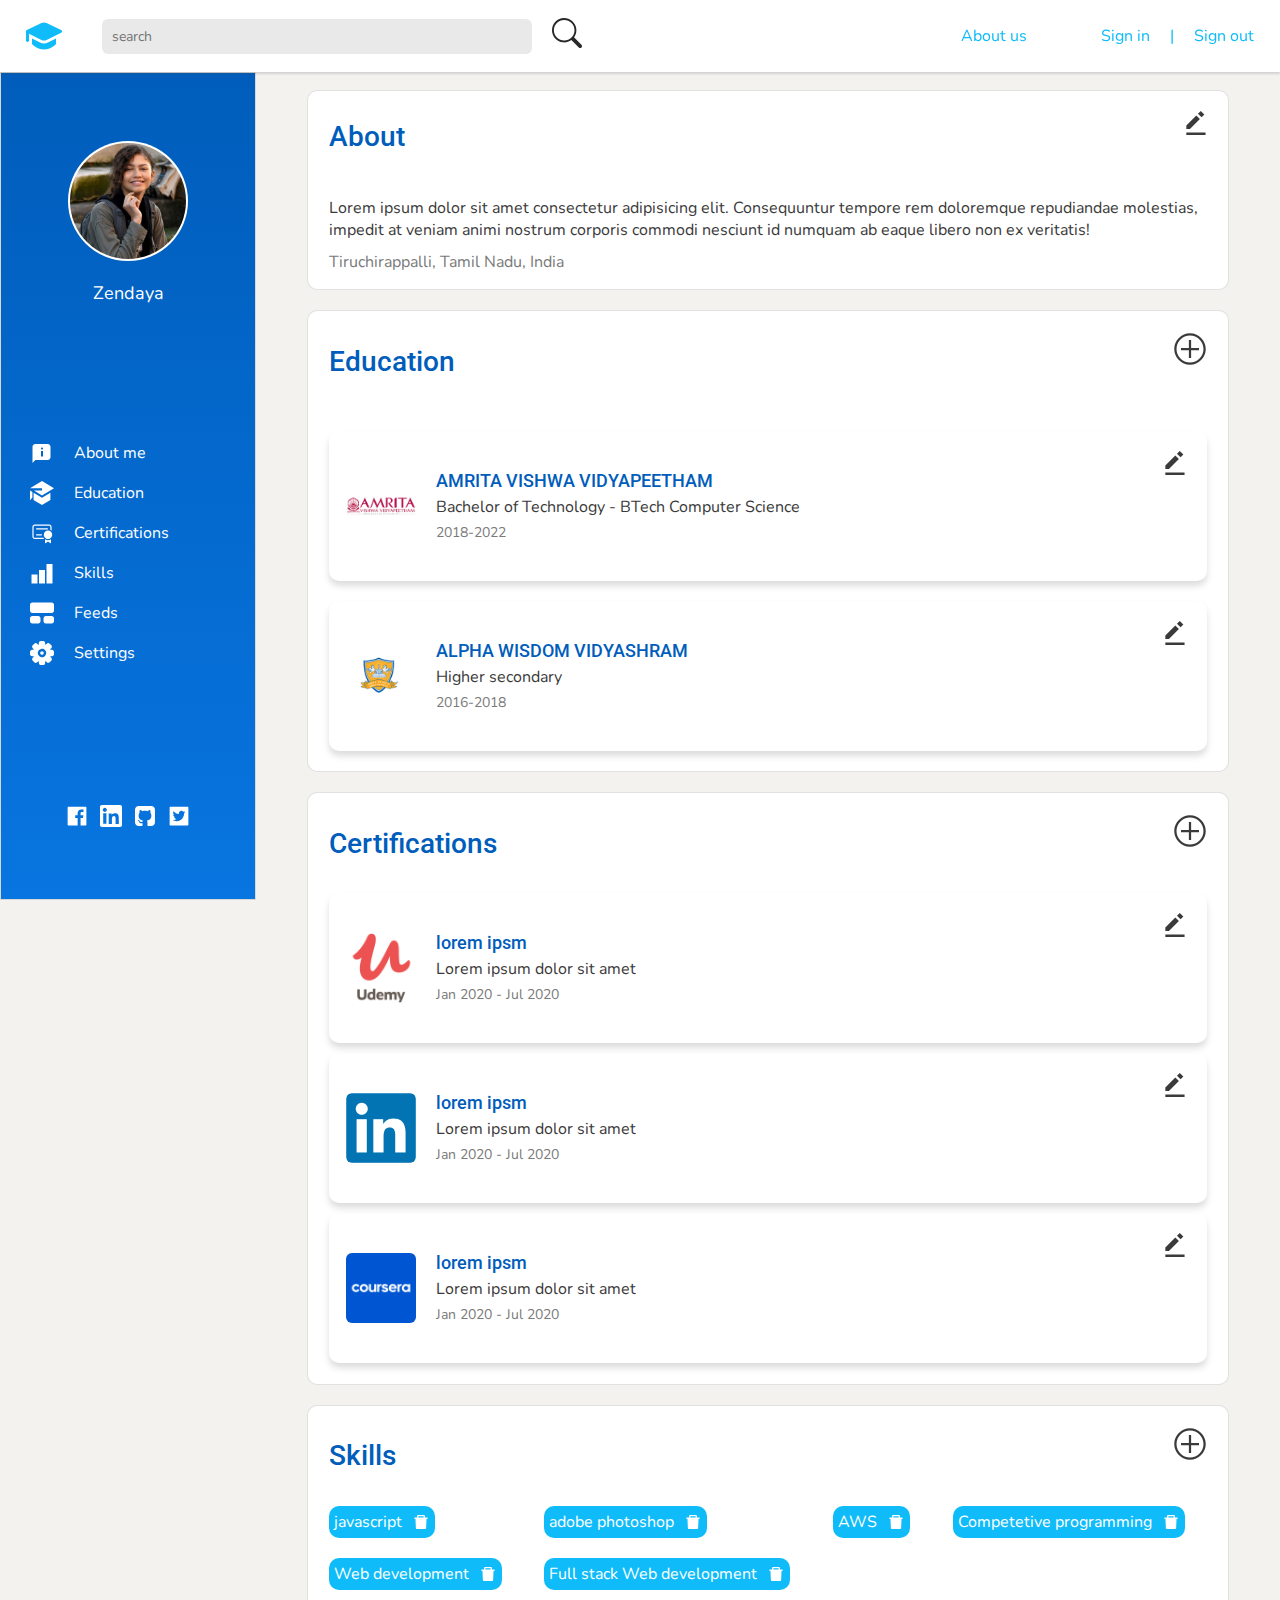
==== commit 747cc045: "about page added" ====
--- a/Design/html/dashboard.html
+++ b/Design/html/dashboard.html
@@ -5,6 +5,7 @@
     <meta http-equiv="X-UA-Compatible" content="IE=edge">
     <meta name="viewport" content="width=device-width, initial-scale=1.0">
     <title>Dashboard</title>
+    <link rel="stylesheet" href="../styles/navbar_profilesTab.css">
     <link rel="stylesheet" href="../styles/style.css">
 </head>
 <body>
@@ -19,6 +20,7 @@
                 <svg class="searchIcon" width="36" height="36" viewBox="0 0 36 36"  xmlns="http://www.w3.org/2000/svg"> <g clip-path="url(#clip0)"> <path fill="#292929" d="M26.4195 23.2742C28.5982 20.3013 29.574 16.6153 29.1517 12.9538C28.7294 9.2923 26.9402 5.92524 24.142 3.52627C21.3438 1.1273 17.7429 -0.126666 14.0599 0.0152487C10.3768 0.157163 6.88316 1.68449 4.27784 4.29167C1.67253 6.89885 0.147704 10.3936 0.00842528 14.0768C-0.130854 17.7599 1.12569 21.3598 3.52666 24.1563C5.92763 26.9528 9.29597 28.7396 12.9578 29.1593C16.6196 29.579 20.3049 28.6005 23.2762 26.4197H23.274C23.3415 26.5097 23.4135 26.5952 23.4945 26.6785L32.157 35.341C32.5789 35.7632 33.1512 36.0005 33.7481 36.0007C34.3449 36.0009 34.9174 35.764 35.3396 35.3421C35.7618 34.9202 35.9991 34.3479 35.9993 33.751C35.9995 33.1542 35.7626 32.5817 35.3407 32.1595L26.6782 23.497C26.5978 23.4155 26.5113 23.3403 26.4195 23.272V23.2742ZM27 14.6252C27 16.2503 26.6799 17.8595 26.058 19.3609C25.4361 20.8623 24.5246 22.2265 23.3754 23.3757C22.2263 24.5248 20.8621 25.4363 19.3607 26.0582C17.8593 26.6801 16.2501 27.0002 14.625 27.0002C12.9999 27.0002 11.3907 26.6801 9.88928 26.0582C8.38788 25.4363 7.02367 24.5248 5.87454 23.3757C4.72542 22.2265 3.81388 20.8623 3.19198 19.3609C2.57008 17.8595 2.24999 16.2503 2.24999 14.6252C2.24999 11.3432 3.55378 8.19554 5.87455 5.87478C8.19531 3.55402 11.3429 2.25023 14.625 2.25023C17.907 2.25023 21.0547 3.55402 23.3754 5.87478C25.6962 8.19554 27 11.3432 27 14.6252V14.6252Z" fill="black"/> </g> <defs> <clipPath id="clip0"> <rect width="36" height="36" fill="white"/> </clipPath> </defs> </svg>
             </a>
         </div>
+        <a href="./About.html" class="aboutlink">About us</a>
         <div class="sign_in_or_out">
             <a href="login.html" class="signIn">Sign in</a>
             |
@@ -41,7 +43,7 @@
                 <a class="link" href="#About">
                     <div class="wrap">
                         <svg width="48" height="48" viewBox="0 0 48 48" fill="none" xmlns="http://www.w3.org/2000/svg"> <path d="M35.3158 38.2105H10.6842L5 43.8947V11.6842C5 8.55789 7.55789 6 10.6842 6H35.3158C38.4421 6 41 8.55789 41 11.6842V32.5263C41 35.6526 38.4421 38.2105 35.3158 38.2105Z" fill="white"/> <path d="M22 20H26V31H22V20Z" fill="#0266C7"/> <path d="M24 17C25.1046 17 26 16.1046 26 15C26 13.8954 25.1046 13 24 13C22.8954 13 22 13.8954 22 15C22 16.1046 22.8954 17 24 17Z" fill="#0266C7"/> </svg>
-                        <p >About</p>
+                        <p >About me</p>
                     </div>
                 </a>
 
--- a/Design/styles/navbar_profilesTab.css
+++ b/Design/styles/navbar_profilesTab.css
@@ -0,0 +1,278 @@
+@import url("https://fonts.googleapis.com/css2?family=Roboto&display=swap");
+@import url("https://fonts.googleapis.com/css2?family=Nunito:wght@500&display=swap");
+@import url("https://fonts.googleapis.com/css2?family=Montserrat:wght@700&display=swap");
+* {
+  margin: 0;
+  padding: 0;
+  -webkit-box-sizing: border-box;
+          box-sizing: border-box;
+  font-family: 'Nunito', sans-serif;
+  color: #3a3a3a;
+  scroll-behavior: smooth;
+}
+
+.navbar {
+  width: 100%;
+  min-height: 8vh;
+  display: -webkit-box;
+  display: -ms-flexbox;
+  display: flex;
+  -webkit-box-pack: center;
+      -ms-flex-pack: center;
+          justify-content: center;
+  -webkit-box-align: center;
+      -ms-flex-align: center;
+          align-items: center;
+  text-align: center;
+  -webkit-box-pack: justify;
+      -ms-flex-pack: justify;
+          justify-content: space-between;
+  padding: 0 2% 0 2%;
+  background: white;
+  position: fixed;
+  top: 0;
+  z-index: 1;
+  -webkit-box-shadow: 0 2px 2px rgba(83, 83, 83, 0.2);
+          box-shadow: 0 2px 2px rgba(83, 83, 83, 0.2);
+}
+
+.navbar .inputWrap {
+  width: 70%;
+  height: 50px;
+  display: -webkit-box;
+  display: -ms-flexbox;
+  display: flex;
+  -webkit-box-pack: center;
+      -ms-flex-pack: center;
+          justify-content: center;
+  -webkit-box-align: center;
+      -ms-flex-align: center;
+          align-items: center;
+  text-align: center;
+  -webkit-box-pack: start;
+      -ms-flex-pack: start;
+          justify-content: flex-start;
+  gap: 20px;
+}
+
+.navbar .inputWrap .logo {
+  width: 36px;
+  height: 36px;
+  margin-right: 20px;
+}
+
+.navbar .inputWrap .search {
+  width: 50%;
+  height: 35px;
+  font-size: 14px;
+  color: #3a3a3a;
+  background: #e9e9e9;
+  border: none;
+  outline: none;
+  padding-left: 10px;
+  border-radius: 6px;
+}
+
+.navbar .inputWrap svg {
+  width: 30px;
+  cursor: pointer;
+}
+
+.navbar a {
+  color: #0fbcf9;
+  text-decoration: none;
+}
+
+.navbar .sign_in_or_out {
+  display: -webkit-box;
+  display: -ms-flexbox;
+  display: flex;
+  -webkit-box-pack: center;
+      -ms-flex-pack: center;
+          justify-content: center;
+  -webkit-box-align: center;
+      -ms-flex-align: center;
+          align-items: center;
+  text-align: center;
+  gap: 20px;
+  color: #0fbcf9;
+}
+
+.navbar .sign_in_or_out a {
+  text-decoration: none;
+  cursor: pointer;
+  color: #0fbcf9;
+}
+
+.navbar .sign_in_or_out a:hover {
+  color: #005dbb;
+}
+
+.profileTab {
+  width: 20%;
+  height: 92vh;
+  background: -webkit-gradient(linear, left top, left bottom, from(#005dbb), to(#0875e0));
+  background: linear-gradient(#005dbb, #0875e0);
+  display: -webkit-box;
+  display: -ms-flexbox;
+  display: flex;
+  -webkit-box-pack: center;
+      -ms-flex-pack: center;
+          justify-content: center;
+  -webkit-box-align: center;
+      -ms-flex-align: center;
+          align-items: center;
+  text-align: center;
+  -webkit-box-orient: vertical;
+  -webkit-box-direction: normal;
+      -ms-flex-direction: column;
+          flex-direction: column;
+  border: 1px solid #d8d8d8;
+  -webkit-box-pack: justify;
+      -ms-flex-pack: justify;
+          justify-content: space-between;
+  position: fixed;
+  left: 0;
+  bottom: 0;
+}
+
+.profileTab .detailsContainer {
+  width: 100%;
+  height: 300px;
+  display: -webkit-box;
+  display: -ms-flexbox;
+  display: flex;
+  -webkit-box-pack: center;
+      -ms-flex-pack: center;
+          justify-content: center;
+  -webkit-box-align: center;
+      -ms-flex-align: center;
+          align-items: center;
+  text-align: center;
+  -webkit-box-orient: vertical;
+  -webkit-box-direction: normal;
+      -ms-flex-direction: column;
+          flex-direction: column;
+  gap: 20px;
+}
+
+.profileTab .detailsContainer .imgWrap {
+  width: 120px;
+  height: 120px;
+  border-radius: 50%;
+  padding: 2px;
+  background: white;
+}
+
+.profileTab .detailsContainer .imgWrap .dp {
+  width: 100%;
+  height: 100%;
+  background: white;
+  border-radius: 50%;
+  -o-object-fit: cover;
+     object-fit: cover;
+}
+
+.profileTab .detailsContainer .name {
+  font-size: 18px;
+  color: white;
+}
+
+.profileTab .links {
+  width: 100%;
+  display: -webkit-box;
+  display: -ms-flexbox;
+  display: flex;
+  -webkit-box-pack: center;
+      -ms-flex-pack: center;
+          justify-content: center;
+  -webkit-box-align: center;
+      -ms-flex-align: center;
+          align-items: center;
+  text-align: center;
+  -webkit-box-orient: vertical;
+  -webkit-box-direction: normal;
+      -ms-flex-direction: column;
+          flex-direction: column;
+  -webkit-box-align: start;
+      -ms-flex-align: start;
+          align-items: flex-start;
+}
+
+.profileTab .links .link {
+  width: 100%;
+  min-height: 40px;
+  display: -webkit-box;
+  display: -ms-flexbox;
+  display: flex;
+  -webkit-box-pack: center;
+      -ms-flex-pack: center;
+          justify-content: center;
+  -webkit-box-align: center;
+      -ms-flex-align: center;
+          align-items: center;
+  text-align: center;
+  cursor: pointer;
+  text-decoration: none;
+}
+
+.profileTab .links .link .wrap {
+  width: 100%;
+  min-height: 40px;
+  display: -webkit-box;
+  display: -ms-flexbox;
+  display: flex;
+  -webkit-box-pack: center;
+      -ms-flex-pack: center;
+          justify-content: center;
+  -webkit-box-align: center;
+      -ms-flex-align: center;
+          align-items: center;
+  text-align: center;
+  gap: 20px;
+}
+
+.profileTab .links .link .wrap svg {
+  width: 24px;
+  height: 24px;
+}
+
+.profileTab .links .link .wrap p {
+  text-align: left;
+  width: 60%;
+  color: white;
+}
+
+.profileTab .links .link:hover {
+  background: #005dbb;
+}
+
+.profileTab .socials {
+  width: 100%;
+  height: 20%;
+  display: -webkit-box;
+  display: -ms-flexbox;
+  display: flex;
+  -webkit-box-pack: center;
+      -ms-flex-pack: center;
+          justify-content: center;
+  -webkit-box-align: center;
+      -ms-flex-align: center;
+          align-items: center;
+  text-align: center;
+  gap: 10px;
+}
+
+.profileTab .socials svg {
+  width: 24px;
+  cursor: pointer;
+}
+
+.profileTab .socials svg path {
+  fill: white;
+}
+
+.profileTab .socials svg:hover path {
+  fill: #b8b8b8;
+}
+/*# sourceMappingURL=navbar_profilesTab.css.map */--- a/Design/styles/style.css
+++ b/Design/styles/style.css
@@ -16,97 +16,6 @@
   background: #f3f2ef;
 }
 
-body .navbar {
-  width: 100%;
-  min-height: 8vh;
-  display: -webkit-box;
-  display: -ms-flexbox;
-  display: flex;
-  -webkit-box-pack: center;
-      -ms-flex-pack: center;
-          justify-content: center;
-  -webkit-box-align: center;
-      -ms-flex-align: center;
-          align-items: center;
-  text-align: center;
-  -webkit-box-pack: justify;
-      -ms-flex-pack: justify;
-          justify-content: space-between;
-  padding: 0 2% 0 2%;
-  background: white;
-  position: fixed;
-  z-index: 1;
-  -webkit-box-shadow: 0 2px 2px rgba(83, 83, 83, 0.2);
-          box-shadow: 0 2px 2px rgba(83, 83, 83, 0.2);
-}
-
-body .navbar .inputWrap {
-  width: 70%;
-  height: 50px;
-  display: -webkit-box;
-  display: -ms-flexbox;
-  display: flex;
-  -webkit-box-pack: center;
-      -ms-flex-pack: center;
-          justify-content: center;
-  -webkit-box-align: center;
-      -ms-flex-align: center;
-          align-items: center;
-  text-align: center;
-  -webkit-box-pack: start;
-      -ms-flex-pack: start;
-          justify-content: flex-start;
-  gap: 20px;
-}
-
-body .navbar .inputWrap .logo {
-  width: 36px;
-  height: 36px;
-  margin-right: 20px;
-}
-
-body .navbar .inputWrap .search {
-  width: 50%;
-  height: 35px;
-  font-size: 14px;
-  color: #3a3a3a;
-  background: #e9e9e9;
-  border: none;
-  outline: none;
-  padding-left: 10px;
-  border-radius: 6px;
-}
-
-body .navbar .inputWrap svg {
-  width: 30px;
-  cursor: pointer;
-}
-
-body .navbar .sign_in_or_out {
-  display: -webkit-box;
-  display: -ms-flexbox;
-  display: flex;
-  -webkit-box-pack: center;
-      -ms-flex-pack: center;
-          justify-content: center;
-  -webkit-box-align: center;
-      -ms-flex-align: center;
-          align-items: center;
-  text-align: center;
-  gap: 20px;
-  color: #949494;
-}
-
-body .navbar .sign_in_or_out a {
-  text-decoration: none;
-  cursor: pointer;
-  color: #0fbcf9;
-}
-
-body .navbar .sign_in_or_out a:hover {
-  color: #005dbb;
-}
-
 body .mainContainer {
   width: 100%;
   height: 100%;
@@ -121,174 +30,6 @@
       -ms-flex-align: center;
           align-items: center;
   text-align: center;
-}
-
-body .mainContainer .profileTab {
-  width: 20%;
-  height: 92vh;
-  background: -webkit-gradient(linear, left top, left bottom, from(#005dbb), to(#0875e0));
-  background: linear-gradient(#005dbb, #0875e0);
-  display: -webkit-box;
-  display: -ms-flexbox;
-  display: flex;
-  -webkit-box-pack: center;
-      -ms-flex-pack: center;
-          justify-content: center;
-  -webkit-box-align: center;
-      -ms-flex-align: center;
-          align-items: center;
-  text-align: center;
-  -webkit-box-orient: vertical;
-  -webkit-box-direction: normal;
-      -ms-flex-direction: column;
-          flex-direction: column;
-  border: 1px solid #d8d8d8;
-  -webkit-box-pack: justify;
-      -ms-flex-pack: justify;
-          justify-content: space-between;
-  position: fixed;
-  left: 0;
-  bottom: 0;
-}
-
-body .mainContainer .profileTab .detailsContainer {
-  width: 100%;
-  height: 300px;
-  display: -webkit-box;
-  display: -ms-flexbox;
-  display: flex;
-  -webkit-box-pack: center;
-      -ms-flex-pack: center;
-          justify-content: center;
-  -webkit-box-align: center;
-      -ms-flex-align: center;
-          align-items: center;
-  text-align: center;
-  -webkit-box-orient: vertical;
-  -webkit-box-direction: normal;
-      -ms-flex-direction: column;
-          flex-direction: column;
-  gap: 20px;
-}
-
-body .mainContainer .profileTab .detailsContainer .imgWrap {
-  width: 120px;
-  height: 120px;
-  border-radius: 50%;
-  padding: 2px;
-  background: white;
-}
-
-body .mainContainer .profileTab .detailsContainer .imgWrap .dp {
-  width: 100%;
-  height: 100%;
-  background: white;
-  border-radius: 50%;
-  -o-object-fit: cover;
-     object-fit: cover;
-}
-
-body .mainContainer .profileTab .detailsContainer .name {
-  font-size: 18px;
-  color: white;
-}
-
-body .mainContainer .profileTab .links {
-  width: 100%;
-  display: -webkit-box;
-  display: -ms-flexbox;
-  display: flex;
-  -webkit-box-pack: center;
-      -ms-flex-pack: center;
-          justify-content: center;
-  -webkit-box-align: center;
-      -ms-flex-align: center;
-          align-items: center;
-  text-align: center;
-  -webkit-box-orient: vertical;
-  -webkit-box-direction: normal;
-      -ms-flex-direction: column;
-          flex-direction: column;
-  -webkit-box-align: start;
-      -ms-flex-align: start;
-          align-items: flex-start;
-}
-
-body .mainContainer .profileTab .links .link {
-  width: 100%;
-  min-height: 40px;
-  display: -webkit-box;
-  display: -ms-flexbox;
-  display: flex;
-  -webkit-box-pack: center;
-      -ms-flex-pack: center;
-          justify-content: center;
-  -webkit-box-align: center;
-      -ms-flex-align: center;
-          align-items: center;
-  text-align: center;
-  cursor: pointer;
-  text-decoration: none;
-}
-
-body .mainContainer .profileTab .links .link .wrap {
-  width: 100%;
-  min-height: 40px;
-  display: -webkit-box;
-  display: -ms-flexbox;
-  display: flex;
-  -webkit-box-pack: center;
-      -ms-flex-pack: center;
-          justify-content: center;
-  -webkit-box-align: center;
-      -ms-flex-align: center;
-          align-items: center;
-  text-align: center;
-  gap: 20px;
-}
-
-body .mainContainer .profileTab .links .link .wrap svg {
-  width: 24px;
-  height: 24px;
-}
-
-body .mainContainer .profileTab .links .link .wrap p {
-  text-align: left;
-  width: 60%;
-  color: white;
-}
-
-body .mainContainer .profileTab .links .link:hover {
-  background: #005dbb;
-}
-
-body .mainContainer .profileTab .socials {
-  width: 100%;
-  height: 20%;
-  display: -webkit-box;
-  display: -ms-flexbox;
-  display: flex;
-  -webkit-box-pack: center;
-      -ms-flex-pack: center;
-          justify-content: center;
-  -webkit-box-align: center;
-      -ms-flex-align: center;
-          align-items: center;
-  text-align: center;
-  gap: 10px;
-}
-
-body .mainContainer .profileTab .socials svg {
-  width: 24px;
-  cursor: pointer;
-}
-
-body .mainContainer .profileTab .socials svg path {
-  fill: white;
-}
-
-body .mainContainer .profileTab .socials svg:hover path {
-  fill: #b8b8b8;
 }
 
 body .mainContainer .userInformation {
@@ -600,20 +341,41 @@
   width: -webkit-fit-content;
   width: -moz-fit-content;
   width: fit-content;
-  min-width: 150px;
-  display: -webkit-box;
-  display: -ms-flexbox;
-  display: flex;
-  -webkit-box-pack: center;
-      -ms-flex-pack: center;
-          justify-content: center;
-  -webkit-box-align: center;
-      -ms-flex-align: center;
-          align-items: center;
-  text-align: center;
-  height: 30px;
+  padding: 5px;
+  min-height: 30px;
   background: #0fbcf9;
   border-radius: 10px;
+  display: -webkit-box;
+  display: -ms-flexbox;
+  display: flex;
+  -webkit-box-pack: center;
+      -ms-flex-pack: center;
+          justify-content: center;
+  -webkit-box-align: center;
+      -ms-flex-align: center;
+          align-items: center;
+  text-align: center;
+  gap: 10px;
+}
+
+body .mainContainer .userInformation .skills .skillList .skill .text {
   color: white;
 }
+
+body .mainContainer .userInformation .skills .skillList .skill .deleteIcon {
+  width: 18px;
+  height: 18px;
+  top: 0;
+  right: 0;
+  cursor: pointer;
+  position: relative;
+}
+
+body .mainContainer .userInformation .skills .skillList .skill .deleteIcon path {
+  fill: white;
+}
+
+body .mainContainer .userInformation .skills .skillList .skill .deleteIcon:hover path {
+  fill: #ff5e5e;
+}
 /*# sourceMappingURL=style.css.map */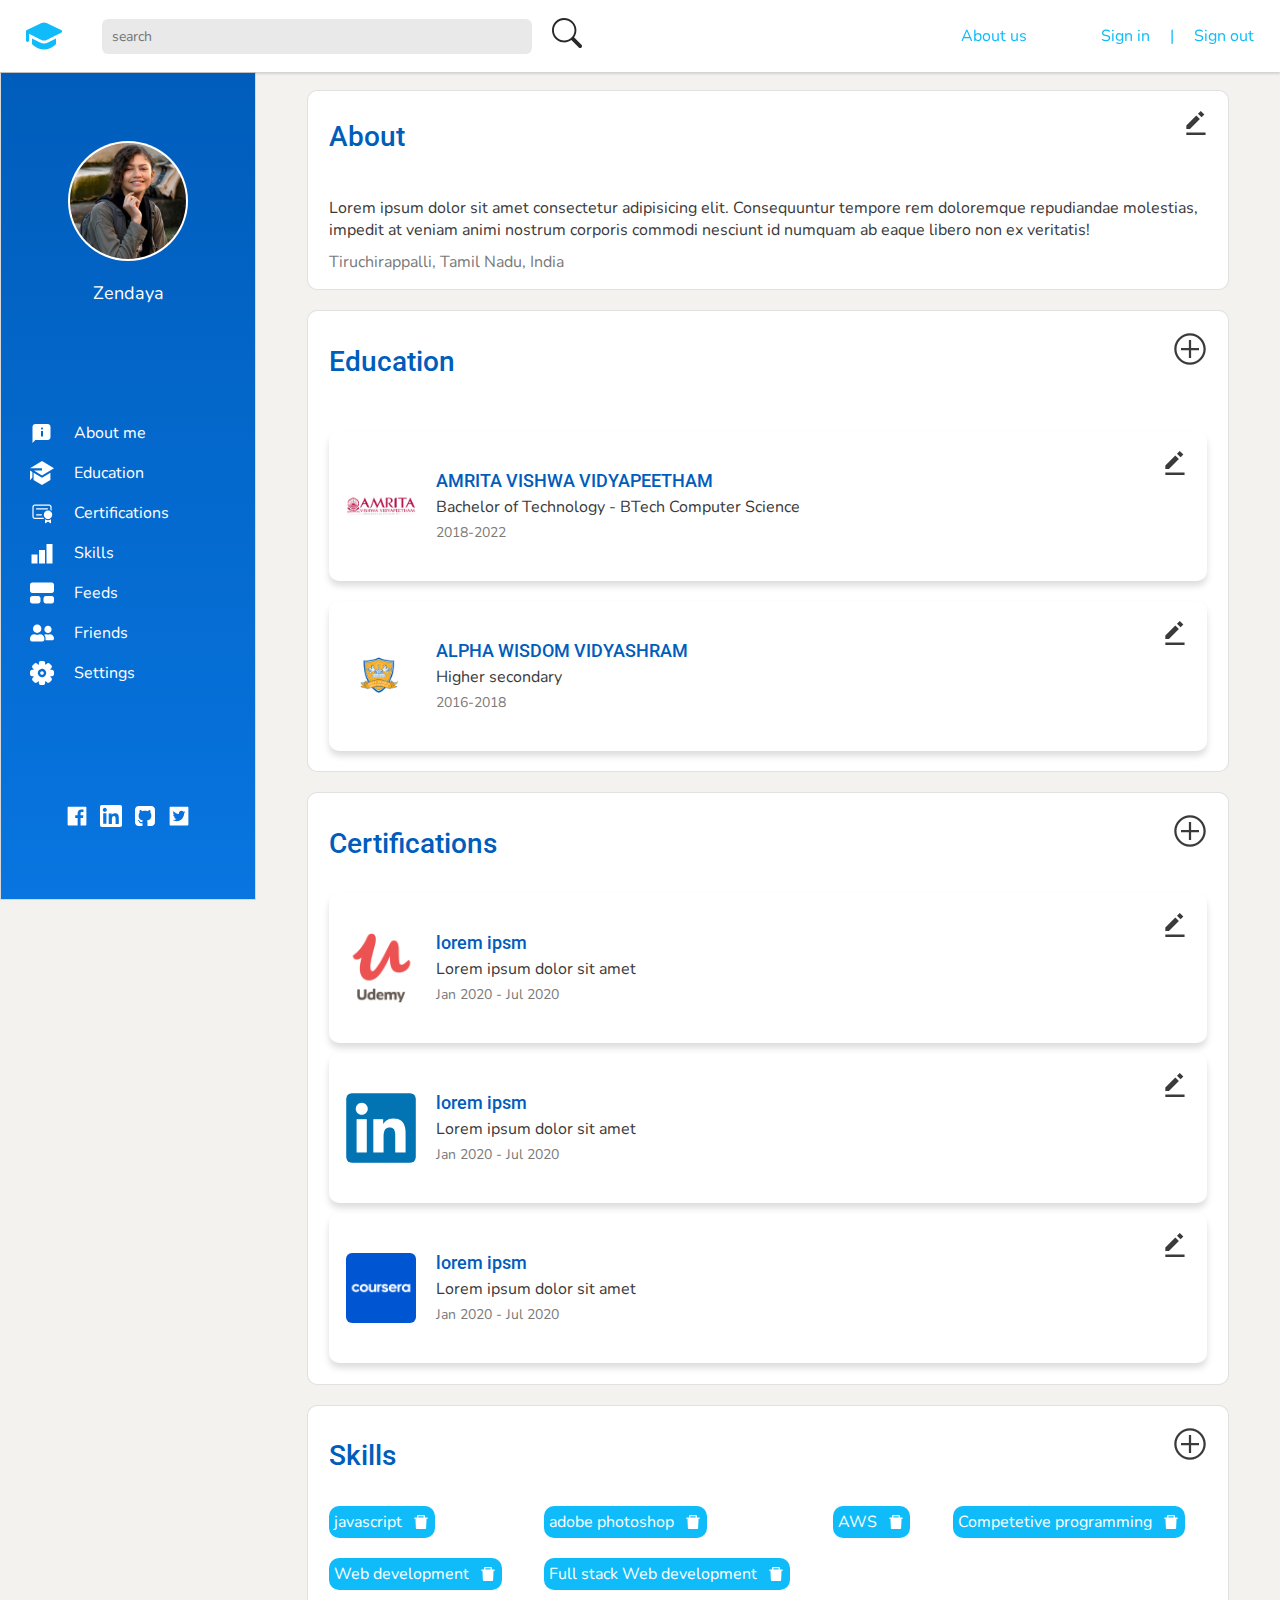
==== commit 4fb69d3e: "friends page added" ====
--- a/Design/html/dashboard.html
+++ b/Design/html/dashboard.html
@@ -46,14 +46,12 @@
                         <p >About me</p>
                     </div>
                 </a>
-
                 <a class="link" href="#Education">
                     <div class="wrap">
                         <svg width="36" height="36" viewBox="0 0 36 36" fill="none" xmlns="http://www.w3.org/2000/svg"> <path d="M5.994 14.4L18 21.6L36 10.8L18 0L0 10.8H18V14.4H5.994ZM0 14.4V28.8L3.6 24.804V16.56L0 14.4ZM18 36L9 30.6L5.4 28.44V17.64L18 25.2L30.6 17.64V28.44L18 36Z" fill="white"/> </svg>
                         <p >Education</p>
                     </div>
                 </a>
-
                 <a class="link" href="#Certifications">
                    <div class="wrap">
                         <svg width="40" height="40" viewBox="0 0 40 40" fill="none" xmlns="http://www.w3.org/2000/svg"> <path d="M8 6C6.93913 6 5.92172 6.42143 5.17157 7.17157C4.42143 7.92172 4 8.93913 4 10V26C4 27.0609 4.42143 28.0783 5.17157 28.8284C5.92172 29.5786 6.93913 30 8 30H23V28.658C22.8288 28.4461 22.6673 28.2265 22.516 28H8C7.46957 28 6.96086 27.7893 6.58579 27.4142C6.21071 27.0391 6 26.5304 6 26V10C6 9.46957 6.21071 8.96086 6.58579 8.58579C6.96086 8.21071 7.46957 8 8 8H32C32.5304 8 33.0391 8.21071 33.4142 8.58579C33.7893 8.96086 34 9.46957 34 10V14.936C34.728 15.296 35.4 15.756 36 16.292V10C36 8.93913 35.5786 7.92172 34.8284 7.17157C34.0783 6.42143 33.0609 6 32 6H8Z" fill="white"/> <path d="M37 23C37 24.8565 36.2625 26.637 34.9497 27.9497C33.637 29.2625 31.8565 30 30 30C28.1435 30 26.363 29.2625 25.0503 27.9497C23.7375 26.637 23 24.8565 23 23C23 21.1435 23.7375 19.363 25.0503 18.0503C26.363 16.7375 28.1435 16 30 16C31.8565 16 33.637 16.7375 34.9497 18.0503C36.2625 19.363 37 21.1435 37 23V23Z" fill="white"/> <path d="M30 31.9999C31.85 31.9999 33.57 31.4399 35 30.4839V35.9999C35 36.1856 34.9483 36.3676 34.8507 36.5256C34.753 36.6836 34.6133 36.8113 34.4472 36.8943C34.2811 36.9774 34.0952 37.0125 33.9102 36.9958C33.7252 36.9792 33.5486 36.9113 33.4 36.7999L30.6 34.6999C30.4269 34.5701 30.2164 34.4999 30 34.4999C29.7836 34.4999 29.5731 34.5701 29.4 34.6999L26.6 36.7999C26.4514 36.9113 26.2748 36.9792 26.0898 36.9958C25.9048 37.0125 25.7189 36.9774 25.5528 36.8943C25.3867 36.8113 25.247 36.6836 25.1493 36.5256C25.0517 36.3676 25 36.1856 25 35.9999V30.4839C26.4789 31.4749 28.2197 32.0027 30 31.9999Z" fill="white"/> <path d="M10 13C10 12.7348 10.1054 12.4804 10.2929 12.2929C10.4804 12.1054 10.7348 12 11 12H29C29.2652 12 29.5196 12.1054 29.7071 12.2929C29.8946 12.4804 30 12.7348 30 13C30 13.2652 29.8946 13.5196 29.7071 13.7071C29.5196 13.8946 29.2652 14 29 14H11C10.7348 14 10.4804 13.8946 10.2929 13.7071C10.1054 13.5196 10 13.2652 10 13Z" fill="white"/> <path d="M11 22C10.7348 22 10.4804 22.1054 10.2929 22.2929C10.1054 22.4804 10 22.7348 10 23C10 23.2652 10.1054 23.5196 10.2929 23.7071C10.4804 23.8946 10.7348 24 11 24H19C19.2652 24 19.5196 23.8946 19.7071 23.7071C19.8946 23.5196 20 23.2652 20 23C20 22.7348 19.8946 22.4804 19.7071 22.2929C19.5196 22.1054 19.2652 22 19 22H11Z" fill="white"/> </svg>
@@ -73,23 +71,26 @@
                     </div>
                 </a>
 
+                <a class="link" href="friends.html">
+                    <div class="wrap">
+                        <svg width="30" height="21" viewBox="0 0 30 21" fill="none" xmlns="http://www.w3.org/2000/svg"> <path d="M9 10.5C11.9016 10.5 14.25 8.15156 14.25 5.25C14.25 2.34844 11.9016 0 9 0C6.09844 0 3.75 2.34844 3.75 5.25C3.75 8.15156 6.09844 10.5 9 10.5ZM12.6 12H12.2109C11.2359 12.4688 10.1531 12.75 9 12.75C7.84687 12.75 6.76875 12.4688 5.78906 12H5.4C2.41875 12 0 14.4188 0 17.4V18.75C0 19.9922 1.00781 21 2.25 21H15.75C16.9922 21 18 19.9922 18 18.75V17.4C18 14.4188 15.5812 12 12.6 12ZM22.5 10.5C24.9844 10.5 27 8.48438 27 6C27 3.51562 24.9844 1.5 22.5 1.5C20.0156 1.5 18 3.51562 18 6C18 8.48438 20.0156 10.5 22.5 10.5ZM24.75 12H24.5719C23.9203 12.225 23.2313 12.375 22.5 12.375C21.7687 12.375 21.0797 12.225 20.4281 12H20.25C19.2938 12 18.4125 12.2766 17.6391 12.7219C18.7828 13.9547 19.5 15.5906 19.5 17.4V19.2C19.5 19.3031 19.4766 19.4016 19.4719 19.5H27.75C28.9922 19.5 30 18.4922 30 17.25C30 14.3484 27.6516 12 24.75 12Z" fill="white"/> </svg>
+                        <p>Friends</p>
+                    </div>
+                </a>
+                
                 <a class="link" href="profile-settings.html">
                     <div class="wrap">
                         <svg width="20" height="20" viewBox="0 0 20 20" fill="none" xmlns="http://www.w3.org/2000/svg"> <path d="M10 11.5C10.8284 11.5 11.5 10.8284 11.5 10C11.5 9.17157 10.8284 8.5 10 8.5C9.17157 8.5 8.5 9.17157 8.5 10C8.5 10.8284 9.17157 11.5 10 11.5Z" fill="white"/> <path d="M18.32 7.37H17.23C17.09 7.37 16.99 7.26 16.93 7.11C16.8943 7.05491 16.8753 6.99066 16.8753 6.925C16.8753 6.85934 16.8943 6.79509 16.93 6.74L17.74 6C17.8987 5.8473 18.0249 5.66401 18.1108 5.4612C18.1968 5.25839 18.2407 5.04027 18.24 4.82C18.2398 4.59839 18.1955 4.37905 18.1096 4.17474C18.0238 3.97043 17.8981 3.78526 17.74 3.63L16.4 2.26C16.2448 2.10368 16.0602 1.97962 15.8568 1.89497C15.6534 1.81031 15.4353 1.76672 15.215 1.76672C14.9947 1.76672 14.7766 1.81031 14.5732 1.89497C14.3698 1.97962 14.1852 2.10368 14.03 2.26L13.26 3C13.1988 3.0392 13.1277 3.06004 13.055 3.06004C12.9823 3.06004 12.9112 3.0392 12.85 3C12.7896 2.97748 12.7369 2.93827 12.6979 2.88692C12.659 2.83558 12.6354 2.77422 12.63 2.71V1.68C12.6302 1.24297 12.4601 0.823057 12.1557 0.509395C11.8514 0.195732 11.4368 0.0130069 11 2.59345e-10H9.06C8.61351 -7.81621e-06 8.18516 0.176672 7.86851 0.491449C7.55186 0.806226 7.37264 1.23352 7.37 1.68V2.77C7.37 2.91 7.26 3.01 7.11 3.07C7.05491 3.10573 6.99066 3.12474 6.925 3.12474C6.85934 3.12474 6.79509 3.10573 6.74 3.07L6 2.26C5.68328 1.94517 5.25653 1.76586 4.81 1.76C4.58991 1.76043 4.37212 1.80489 4.16947 1.89076C3.96682 1.97663 3.7834 2.10217 3.63 2.26L2.26 3.6C2.09911 3.75571 1.97118 3.94219 1.88381 4.14834C1.79644 4.35449 1.75142 4.5761 1.75142 4.8C1.75142 5.0239 1.79644 5.24551 1.88381 5.45166C1.97118 5.65781 2.09911 5.84429 2.26 6L3 6.74C3.0392 6.80119 3.06004 6.87233 3.06004 6.945C3.06004 7.01767 3.0392 7.08881 3 7.15C2.97748 7.21038 2.93827 7.26313 2.88692 7.30208C2.83558 7.34103 2.77422 7.36458 2.71 7.37H1.68C1.23444 7.37 0.807122 7.547 0.492061 7.86206C0.177 8.17712 2.59346e-10 8.60444 2.59345e-10 9.05V10.94C-7.81621e-06 11.3865 0.176672 11.8148 0.491449 12.1315C0.806226 12.4481 1.23352 12.6274 1.68 12.63H2.77C2.91 12.63 3.01 12.74 3.07 12.89C3.10573 12.9451 3.12474 13.0093 3.12474 13.075C3.12474 13.1407 3.10573 13.2049 3.07 13.26L2.26 14C1.94517 14.3167 1.76586 14.7435 1.76 15.19C1.75966 15.4117 1.80372 15.6312 1.8896 15.8356C1.97547 16.04 2.10142 16.2251 2.26 16.38L3.6 17.74C3.75522 17.8963 3.93984 18.0204 4.14322 18.105C4.34659 18.1897 4.56471 18.2333 4.785 18.2333C5.00529 18.2333 5.22341 18.1897 5.42678 18.105C5.63016 18.0204 5.81478 17.8963 5.97 17.74L6.74 17C6.80119 16.9608 6.87233 16.94 6.945 16.94C7.01767 16.94 7.08881 16.9608 7.15 17C7.21038 17.0225 7.26313 17.0617 7.30208 17.1131C7.34103 17.1644 7.36458 17.2258 7.37 17.29V18.38C7.38555 18.8151 7.56939 19.2271 7.88278 19.5293C8.19617 19.8315 8.61464 20.0003 9.05 20H10.94C11.3865 20 11.8148 19.8233 12.1315 19.5086C12.4481 19.1938 12.6274 18.7665 12.63 18.32V17.23C12.63 17.09 12.74 16.99 12.89 16.93C12.9451 16.8943 13.0093 16.8753 13.075 16.8753C13.1407 16.8753 13.2049 16.8943 13.26 16.93L14.02 17.7C14.3367 18.0148 14.7635 18.1941 15.21 18.2C15.4301 18.1996 15.6479 18.1551 15.8505 18.0692C16.0532 17.9834 16.2366 17.8578 16.39 17.7L17.73 16.36C17.8863 16.2048 18.0104 16.0202 18.095 15.8168C18.1797 15.6134 18.2233 15.3953 18.2233 15.175C18.2233 14.9547 18.1797 14.7366 18.095 14.5332C18.0104 14.3298 17.8863 14.1452 17.73 13.99L17 13.26C16.9643 13.2049 16.9453 13.1407 16.9453 13.075C16.9453 13.0093 16.9643 12.9451 17 12.89C17.0225 12.8296 17.0617 12.7769 17.1131 12.7379C17.1644 12.699 17.2258 12.6754 17.29 12.67H18.38C18.8134 12.6545 19.2239 12.4721 19.5259 12.1608C19.8278 11.8496 19.9977 11.4336 20 11V9.06C20 8.61351 19.8233 8.18516 19.5086 7.86851C19.1938 7.55186 18.7665 7.37264 18.32 7.37V7.37ZM10 13.5C9.30777 13.5 8.63108 13.2947 8.0555 12.9101C7.47993 12.5256 7.03133 11.9789 6.76642 11.3394C6.50151 10.6999 6.4322 9.99612 6.56725 9.31718C6.7023 8.63825 7.03564 8.01461 7.52513 7.52513C8.01461 7.03564 8.63825 6.7023 9.31718 6.56725C9.99612 6.4322 10.6999 6.50151 11.3394 6.76642C11.9789 7.03133 12.5256 7.47993 12.9101 8.0555C13.2947 8.63108 13.5 9.30777 13.5 10C13.5 10.9283 13.1313 11.8185 12.4749 12.4749C11.8185 13.1313 10.9283 13.5 10 13.5V13.5Z" fill="white"/> </svg>
                         <p>Settings</p>
                     </div>
                 </a>
-
-
             </div>
             <div class="socials">
                 <svg width="36" height="36" viewBox="0 0 36 36" fill="none" xmlns="http://www.w3.org/2000/svg"> <path d="M30.9375 3.9375H5.0625C4.44023 3.9375 3.9375 4.44023 3.9375 5.0625V30.9375C3.9375 31.5598 4.44023 32.0625 5.0625 32.0625H30.9375C31.5598 32.0625 32.0625 31.5598 32.0625 30.9375V5.0625C32.0625 4.44023 31.5598 3.9375 30.9375 3.9375ZM27.6891 12.1465H25.4426C23.6813 12.1465 23.3402 12.9832 23.3402 14.2137V16.9242H27.5449L26.9965 21.1676H23.3402V32.0625H18.9563V21.1711H15.2895V16.9242H18.9563V13.7953C18.9563 10.1637 21.1746 8.18438 24.416 8.18438C25.9699 8.18438 27.3023 8.30039 27.6926 8.35313V12.1465H27.6891Z" fill="black"/> </svg>
                 <svg width="36" height="36" viewBox="0 0 36 36" fill="none" xmlns="http://www.w3.org/2000/svg"> <path fill-rule="evenodd" clip-rule="evenodd" d="M1.5 4.257C1.5 3.5258 1.79047 2.82455 2.30751 2.30751C2.82454 1.79047 3.5258 1.5 4.257 1.5H31.74C32.1024 1.49941 32.4613 1.5703 32.7962 1.7086C33.1311 1.84691 33.4355 2.04992 33.6919 2.30601C33.9482 2.5621 34.1516 2.86624 34.2903 3.20102C34.4289 3.5358 34.5002 3.89464 34.5 4.257V31.74C34.5004 32.1024 34.4293 32.4614 34.2909 32.7963C34.1524 33.1313 33.9492 33.4356 33.693 33.692C33.4368 33.9483 33.1326 34.1516 32.7977 34.2903C32.4628 34.4289 32.1039 34.5002 31.7415 34.5H4.257C3.89482 34.5 3.53619 34.4286 3.2016 34.29C2.867 34.1513 2.56301 33.9481 2.30698 33.692C2.05095 33.4358 1.8479 33.1317 1.70943 32.797C1.57097 32.4624 1.4998 32.1037 1.5 31.7415V4.257ZM14.562 14.082H19.0305V16.326C19.6755 15.036 21.3255 13.875 23.805 13.875C28.5585 13.875 29.685 16.4445 29.685 21.159V29.892H24.8745V22.233C24.8745 19.548 24.2295 18.033 22.5915 18.033C20.319 18.033 19.374 19.6665 19.374 22.233V29.892H14.562V14.082ZM6.312 29.6865H11.124V13.875H6.312V29.685V29.6865ZM11.8125 8.718C11.8216 9.13001 11.7483 9.53968 11.5969 9.92298C11.4455 10.3063 11.219 10.6555 10.9308 10.9501C10.6427 11.2446 10.2985 11.4787 9.91868 11.6385C9.53882 11.7983 9.13086 11.8806 8.71875 11.8806C8.30664 11.8806 7.89868 11.7983 7.51882 11.6385C7.13895 11.4787 6.79483 11.2446 6.50665 10.9501C6.21847 10.6555 5.99204 10.3063 5.84064 9.92298C5.68924 9.53968 5.61593 9.13001 5.625 8.718C5.64281 7.90929 5.97658 7.13969 6.55483 6.57403C7.13308 6.00838 7.90984 5.69163 8.71875 5.69163C9.52766 5.69163 10.3044 6.00838 10.8827 6.57403C11.4609 7.13969 11.7947 7.90929 11.8125 8.718V8.718Z" fill="black"/> </svg>
                 <svg width="36" height="36" viewBox="0 0 36 36" fill="none" xmlns="http://www.w3.org/2000/svg"> <path d="M31.32 4.6485C30.2205 3.549 28.8975 3 27.3495 3H8.619C7.071 3 5.748 3.549 4.6485 4.6485C3.549 5.748 3 7.071 3 8.619V27.3495C3 28.8975 3.549 30.2205 4.6485 31.32C5.748 32.4195 7.071 32.9685 8.619 32.9685H12.99C13.275 32.9685 13.4895 32.958 13.6335 32.9385C13.801 32.9049 13.9523 32.8156 14.0625 32.685C14.205 32.535 14.277 32.3175 14.277 32.0325L14.2665 30.705C14.2605 29.859 14.2575 29.19 14.2575 28.695L13.8075 28.773C13.5225 28.8255 13.1625 28.848 12.726 28.842C12.271 28.8336 11.8175 28.788 11.37 28.7055C10.8936 28.6175 10.4451 28.417 10.062 28.1205C9.66074 27.8169 9.36146 27.3984 9.204 26.9205L9.009 26.4705C8.84464 26.1155 8.63816 25.7816 8.394 25.476C8.115 25.1115 7.8315 24.8655 7.545 24.735L7.41 24.6375C7.31587 24.5701 7.23024 24.4915 7.155 24.4035C7.08314 24.3218 7.02398 24.2298 6.9795 24.1305C6.9405 24.039 6.9735 23.964 7.077 23.9055C7.182 23.8455 7.3695 23.817 7.644 23.817L8.034 23.877C8.2935 23.928 8.616 24.084 8.9985 24.3435C9.38559 24.6074 9.70894 24.9543 9.945 25.359C10.245 25.8915 10.605 26.298 11.028 26.5785C11.451 26.8575 11.877 26.9985 12.306 26.9985C12.735 26.9985 13.1055 26.9655 13.419 26.901C13.7222 26.8383 14.0168 26.7396 14.2965 26.607C14.4135 25.737 14.7315 25.065 15.252 24.597C14.5776 24.5309 13.9091 24.4135 13.2525 24.246C12.6117 24.07 11.9954 23.8145 11.418 23.4855C10.8139 23.1566 10.2803 22.7122 9.8475 22.1775C9.432 21.657 9.09 20.9745 8.823 20.13C8.5575 19.284 8.424 18.3075 8.424 17.202C8.424 15.6285 8.937 14.289 9.9645 13.182C9.4845 12 9.5295 10.6725 10.101 9.204C10.479 9.0855 11.0385 9.174 11.7795 9.4665C12.5205 9.759 13.0635 10.0095 13.4085 10.2165C13.7535 10.4265 14.0295 10.602 14.238 10.7445C15.4575 10.4051 16.7177 10.2345 17.9835 10.2375C19.272 10.2375 20.52 10.407 21.7305 10.7445L22.4715 10.2765C23.0415 9.93428 23.6427 9.64699 24.267 9.4185C24.957 9.1575 25.482 9.087 25.848 9.204C26.433 10.674 26.484 12 26.0025 13.1835C27.03 14.289 27.5445 15.6285 27.5445 17.2035C27.5445 18.309 27.411 19.2885 27.144 20.139C26.8785 20.991 26.5335 21.6735 26.1105 22.188C25.6701 22.7158 25.1343 23.156 24.531 23.4855C23.901 23.8365 23.289 24.09 22.6965 24.246C22.0399 24.4141 21.3715 24.5319 20.697 24.5985C21.372 25.1835 21.711 26.106 21.711 27.3675V32.0325C21.711 32.253 21.7425 32.4315 21.8085 32.568C21.8388 32.6338 21.8821 32.6928 21.9357 32.7415C21.9893 32.7902 22.0521 32.8276 22.1205 32.8515C22.2645 32.9025 22.3905 32.9355 22.5015 32.9475C22.6125 32.9625 22.7715 32.967 22.9785 32.967H27.3495C28.8975 32.967 30.2205 32.418 31.32 31.3185C32.418 30.2205 32.9685 28.896 32.9685 27.348V8.619C32.9685 7.071 32.418 5.748 31.3185 4.6485H31.32Z" fill="black"/> </svg>
                 <svg width="36" height="36" viewBox="0 0 36 36" fill="none" xmlns="http://www.w3.org/2000/svg"> <path d="M30.9375 3.9375H5.0625C4.44023 3.9375 3.9375 4.44023 3.9375 5.0625V30.9375C3.9375 31.5598 4.44023 32.0625 5.0625 32.0625H30.9375C31.5598 32.0625 32.0625 31.5598 32.0625 30.9375V5.0625C32.0625 4.44023 31.5598 3.9375 30.9375 3.9375ZM25.5691 14.1223C25.5797 14.2875 25.5797 14.4598 25.5797 14.6285C25.5797 19.7895 21.6492 25.7344 14.4668 25.7344C12.252 25.7344 10.1988 25.091 8.46914 23.9836C8.78555 24.0188 9.08789 24.0328 9.41133 24.0328C11.2395 24.0328 12.9199 23.4141 14.2594 22.3664C12.5438 22.3313 11.1023 21.2063 10.6102 19.6594C11.2113 19.7473 11.7527 19.7473 12.3715 19.5891C11.4881 19.4096 10.6941 18.9298 10.1244 18.2313C9.55462 17.5327 9.24429 16.6585 9.24609 15.757V15.7078C9.76289 15.9996 10.3711 16.1789 11.0074 16.2035C10.4725 15.847 10.0338 15.364 9.73023 14.7974C9.42667 14.2307 9.26762 13.5979 9.26719 12.9551C9.26719 12.2273 9.45703 11.5629 9.79805 10.9863C10.7786 12.1934 12.0021 13.1806 13.3891 13.8838C14.7762 14.587 16.2957 14.9905 17.8488 15.068C17.2969 12.4137 19.2797 10.2656 21.6633 10.2656C22.7883 10.2656 23.8008 10.7367 24.5145 11.4961C25.3969 11.3309 26.2406 11.0004 26.993 10.5574C26.7012 11.4609 26.0895 12.2238 25.2773 12.7055C26.0648 12.6211 26.8242 12.4031 27.5273 12.0973C26.9965 12.8777 26.332 13.5703 25.5691 14.1223V14.1223Z" fill="black"/> </svg>
-
-            </div>
-
+            </div>
         </div>
         <div class="userInformation">
             
@@ -108,6 +109,7 @@
                     Tiruchirappalli, Tamil Nadu, India
                 </div>
             </div>
+
             <div class="universityInformation section" >
                 <span id="Education"></span>
                 <h2>Education</h2>
@@ -115,11 +117,14 @@
                     <path d="M18 4.5C25.425 4.5 31.5 10.575 31.5 18C31.5 25.425 25.425 31.5 18 31.5C10.575 31.5 4.5 25.425 4.5 18C4.5 10.575 10.575 4.5 18 4.5ZM18 2.25C9.3375 2.25 2.25 9.3375 2.25 18C2.25 26.6625 9.3375 33.75 18 33.75C26.6625 33.75 33.75 26.6625 33.75 18C33.75 9.3375 26.6625 2.25 18 2.25Z" fill="black"/>
                     <path d="M27 16.875H19.125V9H16.875V16.875H9V19.125H16.875V27H19.125V19.125H27V16.875Z" fill="black"/>
                 </svg>
+
+                
                <div class="wrap">
                 <svg width="29" height="36" viewBox="0 0 29 36" fill="none" xmlns="http://www.w3.org/2000/svg">
                     <path d="M21.613 0L27.0162 5.40324L22.8971 9.52411L17.4939 4.12087L21.613 0ZM0 21.5914V26.9946H5.40324L20.3504 12.069L14.9472 6.6658L0 21.5914ZM0 32.3978H28.8173V36H0V32.3978Z" fill="black"/>
                 </svg>
                 <img src="../media/education/amrita.jpg" alt="">
+
                 <div class="detailsWrap">
                     
                     <div class="Head">
@@ -265,6 +270,7 @@
                 </div>
             </div>
         </div>
+
     </div>
 </body>
 </html>